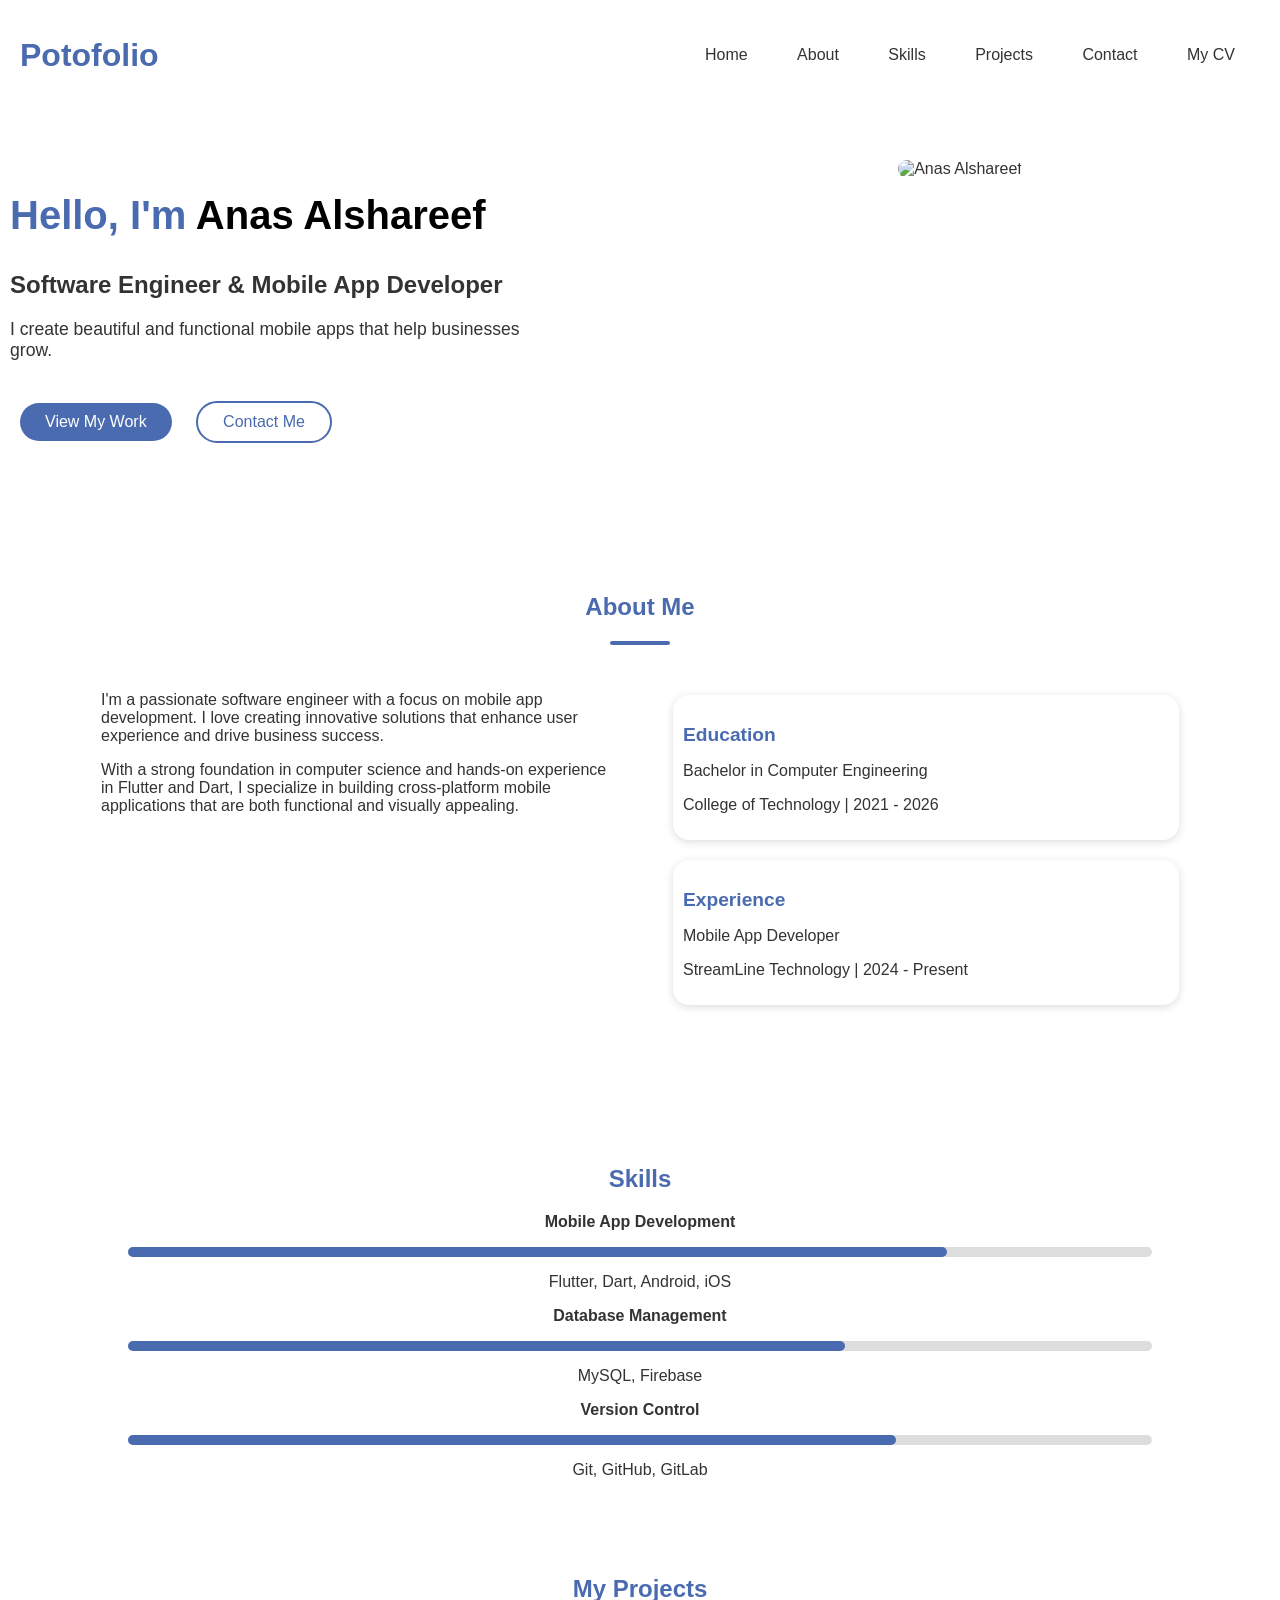
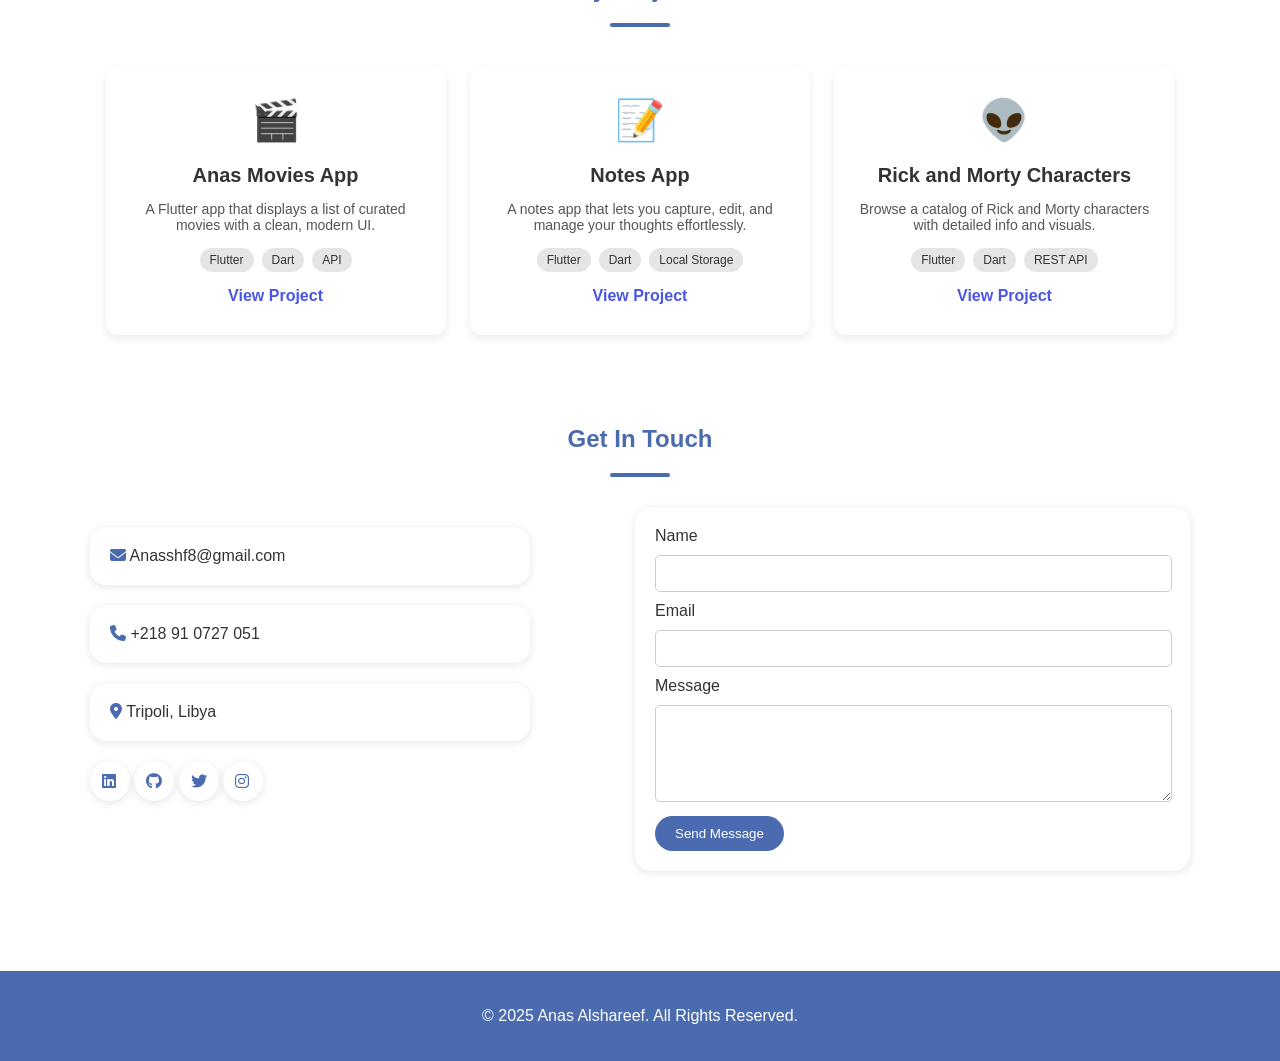
==== index.html @ 05c27a0f "edited" ====
<!DOCTYPE html>
<html lang="en">
    <head>
        <meta charset="UTF-8">
        <meta name="viewport" content="width=device-width, initial-scale=1.0">
        <title>Anas Alshareef - Personal Website</title>
        <link rel="stylesheet" href="styles.css">
        <!-- Font Awesome for icons (optional) -->
        <link rel="stylesheet"
            href="https://cdnjs.cloudflare.com/ajax/libs/font-awesome/6.4.0/css/all.min.css">
    </head>
    <body>

        <!-- ===== HEADER ===== -->
        <header>
            <div class="container">
                <div class="logo">
                    <h1>Potofolio</h1>
                </div>
                <nav class="navbar">
                    <ul>
                        <li><a href="#home">Home</a></li>
                        <li><a href="#about">About</a></li>
                        <li><a href="#skills">Skills</a></li>
                        <li><a href="#projects">Projects</a></li>
                        <li><a href="#contact">Contact</a></li>
                        <li><a href="Anas_AlShareef_-_.pdf" download>My
                                CV</a></li>
                    </ul>
                </nav>
            </div>
        </header>

        <!-- ===== HERO SECTION ===== -->
        <section id="home" class="hero">
            <div class="container">
                <div class="hero-content">
                    <h1>Hello, I'm <span class="highlight">Anas
                            Alshareef</span></h1>
                    <h2>Software Engineer & Mobile App Developer</h2>
                    <p>I create beautiful and functional mobile apps that help
                        businesses grow.</p>
                    <div class="buttons">
                        <a href="#projects" class="ViewMywork ">View My Work</a>
                        <a href="#contact" class="Contact">Contact Me</a>
                    </div>
                </div>
                <div class="hero-image">
                    <img
                        src="https://images.pexels.com/photos/614810/pexels-photo-614810.jpeg?auto=compress&cs=tinysrgb&w=1260&h=750&dpr=2"
                        alt="Anas Alshareef" class="profile-image">
                </div>
            </section>

            <!-- ===== ABOUT SECTION ===== -->
            <section id="about" class="about">
                <div class="container">
                    <h2 class="section-title">About Me</h2>
                    <div class="section-divider"></div>

                    <div class="about-wrapper">
                        <div class="about-summary">
                            <p>I'm a passionate software engineer with a focus
                                on mobile app development. I love creating
                                innovative solutions that enhance user
                                experience and drive business success.</p>
                            <p>With a strong foundation in computer science and
                                hands-on experience in Flutter and Dart, I
                                specialize in building cross-platform mobile
                                applications that are both functional and
                                visually appealing.</p>

                        </div>
                        <div class="aboutDetails">
                            <div class="card">
                                <h3 class="cardtitle">Education</h3>
                                <p>Bachelor in Computer Engineering</p>
                                <p>College of Technology | 2021 - 2026</p>
                            </div>
                            <div class="card">
                                <h3 class="cardtitle">Experience</h3>
                                <p>Mobile App Developer</p>
                                <p>StreamLine Technology | 2024 - Present</p>
                            </div>
                        </div>
                    </div>
                </div>
            </section>

            <!-- ===== SKILLS SECTION ===== -->
            <section id="skills" class="skills">
                <div class="container">
                    <h2 class="section-title">Skills</h2>
                    <div class="skill">
                        <p class="skill-name">Mobile App Development</p>
                        <div class="skill-bar"><div class="skill-level"
                                style="width: 80%;"></div></div>
                        <p>Flutter, Dart, Android, iOS</p>
                    </div>

                    <div class="skill">
                        <p class="skill-name">Database Management</p>
                        <div class="skill-bar"><div class="skill-level"
                                style="width: 70%;"></div></div>
                        <p>MySQL, Firebase</p>
                    </div>

                    <div class="skill">
                        <p class="skill-name">Version Control</p>
                        <div class="skill-bar"><div class="skill-level"
                                style="width: 75%;"></div></div>
                        <p>Git, GitHub, GitLab</p>
                    </div>
                </div>
            </section>

            <!-- ===== PROJECTS SECTION ===== -->
            <section id="projects" class="projects">
                <div class="container">
                    <h2 class="section-title">My Projects</h2>
                    <div class="section-divider"></div>
                    <div class="project-grid">

                        <!-- Project 1 -->
                        <div class="project-card">
                            <div class="project-icon">🎬</div>
                            <h3>Anas Movies App</h3>
                            <p>A Flutter app that displays a list of curated
                                movies with a clean, modern UI.</p>
                            <div class="tech-tags">
                                <span>Flutter</span>
                                <span>Dart</span>
                                <span>API</span>
                            </div>
                            <a
                                href="https://github.com/AnasAlshareef/anas_movies"
                                target="_blank">View Project</a>
                        </div>

                        <!-- Project 2 -->
                        <div class="project-card">
                            <div class="project-icon">📝</div>
                            <h3>Notes App</h3>
                            <p>A notes app that lets you capture, edit, and
                                manage your thoughts effortlessly.</p>
                            <div class="tech-tags">
                                <span>Flutter</span>
                                <span>Dart</span>
                                <span>Local Storage</span>
                            </div>
                            <a href="https://github.com/AnasAlshareef/Notes_app"
                                target="_blank">View Project</a>
                        </div>

                        <!-- Project 3 -->
                        <div class="project-card">
                            <div class="project-icon">👽</div>
                            <h3>Rick and Morty Characters</h3>
                            <p>Browse a catalog of Rick and Morty characters
                                with detailed info and visuals.</p>
                            <div class="tech-tags">
                                <span>Flutter</span>
                                <span>Dart</span>
                                <span>REST API</span>
                            </div>
                            <a
                                href="https://github.com/AnasAlshareef/rick_and_morty"
                                target="_blank">View Project</a>
                        </div>

                    </div>
                </div>
            </section>
            <!-- ===== CONTACT SECTION ===== -->
            <section id="contact" class="contact">
                <div class="container">
                    <h2 class="section-title">Get In Touch</h2>
                    <div class="section-divider"></div>
                    <div class="contact-info">
                        <div class="card-info"><i class=" fas fa-envelope  "
                                style="color: #4a6baf"></i>
                            Anasshf8@gmail.com</div>
                        <div class="card-info"><i class=" fas fa-phone "
                                style="color: #4a6baf"></i> +218
                            91 0727 051</div>
                        <div class="card-info"><i
                                class=" fas fa-map-marker-alt "
                                style="color: #4a6baf"></i> Tripoli,
                            Libya</div>

                        <div class="social-links">
                            <div class="social-link">
                                <a
                                    href="https://www.linkedin.com/in/anas-alshareef-984a94305/"><i
                                        class="fab fa-linkedin"
                                        style=" color: #4a6baf;"></i></a>
                            </div>
                            <div class="social-link">
                                <a href="https://github.com/AnasAlshareef"><i
                                        class="fab fa-github"
                                        style=" color: #4a6baf;"></i></a>
                            </div>
                            <div class="social-link">
                                <a href="#"><i class="fab fa-twitter"
                                        style=" color: #4a6baf;"></i></a>
                            </div>
                            <div class="social-link">
                                <a href="#"><i class="fab fa-instagram"
                                        style=" color: #4a6baf;"></i></a>
                            </div>
                        </div>

                    </div>
                    <div class="contact-form-container">
                        <form class="contact-form">
                            <div class="form-group">
                                <label for="name">Name</label>
                                <input type="text" id="name" required>
                            </div>
                            <div class="form-group">
                                <label for="email">Email</label>
                                <input type="email" id="email" required>
                            </div>
                            <div class="form-group">
                                <label for="message">Message</label>
                                <textarea id="message" rows="5"
                                    required></textarea>
                            </div>
                            <button type="submit" class="btn">Send
                                Message</button>
                        </form>
                    </div>
                </section>

                <!-- ===== FOOTER ===== -->
                <footer>
                    <div class="container">
                        <p>&copy; 2025 Anas Alshareef. All Rights Reserved.</p>
                    </div>
                </footer>

            </body>
        </html>
---- styles.css ----
/* ===== BASIC STYLES ===== */
body {
    font-family: Arial, sans-serif;
    background-color: white;
    color: #333;
    margin: 0;
    padding: 0;
    height: 100vh;
    max-width: 100% ;
}
.section-divider {
  width: 60px;
  height: 4px;
  background-color: #4a6baf; 
  margin: 10px auto 30px auto;
  border-radius: 2px;
}
.section-title {
    text-align: center;
  color: #4a6baf;

}


/* ===== CONTAINER ===== */
.container {
  width: 100%;
  margin: 0;
  padding: 0 ; 
}
.highlight {
    color: black;
}
header {
    background-color: white;
    height: 60px; 
    padding: 20px 0; 
    box-shadow: 0 2px 5px rgba(0, 0, 0, 0.1);
    width: 100%;
    margin: 0 auto; 
}


header h1 {
    color: #4a6baf;
    float: left;
    line-height: 70px; 
    margin: 0 20px; 
}

.navbar {
    float: right;
}


nav ul {
    list-style: none;
    padding: 0;
    margin: 0;
    line-height: 70px; 
}

nav ul li {
    display: inline;
    margin-right: 45px;
}

nav ul li a {
    text-decoration: none;
    color: #333;
}

nav ul li a:hover {
    color: #4a6baf;
}






/* ===== HERO SECTION ===== */
.hero {
  background-color: white;
  padding: 60px 0;
  text-align: left;
  overflow: hidden;
}

.hero-content {
  float: left;
  width: 40%;
  padding-right: 30px;
  margin-left: 10px;
}

.hero h1 {
  font-size: 2.5rem;
  color: #4a6baf;
}

.hero p {
  font-size: 1.1rem;
  margin-top: 15px;
}

.hero .buttons {
  margin-top: 30px;
}

.hero-image {
  float: right;
  width: 50%;
  max-width: 100%;
  height: auto;
  text-align: center;
  border-radius: 100px;
}

.profile-image {
  width: 400px;
  height: auto;
  border-radius: 500px;
}

.ViewMywork {
  display: inline-block;
  padding: 10px 25px;
  margin: 10px;
  text-decoration: none;
  color: white;
  background-color: #4a6baf;
  border-radius: 30px;
}

.Contact {
  display: inline-block;
  padding: 10px 25px;
  margin: 10px;
  text-decoration: none;
  color: #4a6baf;
  border-radius: 30px;
  border: 2px solid #4a6baf;
}

.btn:hover {
  background-color: #3a5a9f;
}


/* ===== ABOUT SECTION ===== */
.about {
  background-color: white;
  padding: 60px 0;
  overflow: hidden;
}

.about-wrapper {
  max-width: 1100px;
  margin: 0 auto;
  padding: 0 20px;
  overflow: hidden;
}

.about-wrapper::after {
  content: "";
  display: block;
  clear: both;
}

.about-summary,
.aboutDetails {
  width: 48%;
  padding: 0 1%;
  box-sizing: border-box;
  text-align: left;
}

.about-summary {
  float: left;
}

.aboutDetails {
  float: right;
}

.card {
  background-color: white;
  padding: 10px;
  margin: 20px 0;
  box-shadow: #ddd 0 2px 8px;
  border-radius: 16px;
  width: 100%;
  box-sizing: border-box;
}

.cardtitle {
  font-size: 1.2rem;
  color: #4a6baf;
  margin-bottom: 10px;
}


/* ===== SKILLS SECTION ===== */
.skills {
    background-color: white;
    padding: 60px 0;
    text-align: center;
}

.skill {
    margin: 15px 0;
}

.skill-name {
    font-weight: bold;
}

.skill-bar {
    width: 80%;
    height: 10px;
    background-color: #ddd;
    margin: 5px auto;
    border-radius: 5px;
}

.skill-level {
    height: 10px;
    background-color: #4a6baf;
    border-radius: 5px;
    width: 70%; 
}

/* ===== PROJECTS SECTION ===== */
.projects {
    background-color: white;
    text-align: center;
    overflow: hidden;
    align-self: center;
      

}



.project-row {
    gap: 30px;
    max-width: 1100px;
    margin: 0 auto;
    float: left;

}


.project-card {
    width: 300px;
    background-color: #fff;
    border-radius: 12px;
    box-shadow: 0 4px 10px rgba(0,0,0,0.08);
    padding: 30px 20px;
    text-align: center;
    transition: transform 0.2s ease;
    display: inline-block;
    vertical-align: top;
    margin: 10px;
}


.project-card:hover {
    transform: translateY(-5px);
}

.project-icon {
    font-size: 40px;
    margin-bottom: 15px;
}

.project-card h3 {
    font-size: 20px;
    margin-bottom: 10px;
}

.project-card p {
    font-size: 14px;
    color: #555;
    margin-bottom: 15px;
}

.tech-tags {
    display: flex;
    justify-content: center;
    flex-wrap: wrap;
    gap: 8px;
    margin-bottom: 15px;
}

.tech-tags span {
    background-color: #e5e5e5;
    border-radius: 20px;
    padding: 5px 10px;
    font-size: 12px;
    font-weight: 500;
}

.project-card a {
    color: #4a56e2;
    font-weight: 600;
    text-decoration: none;
}

/* Contatct */
.contact {
    max-width: 1100px;  
    margin: 0 auto;     
    padding: 60px 20px; 
    text-align: center;
    overflow: hidden;
}


.contact-info {
  float: left;
  width: 40%;
  text-align: left;
}

.contact-form-container {
  float: right;
  width: 45%;
  background-color: white;
  box-shadow: 0 2px 8px rgba(0,0,0,0.1);
  border-radius: 16px;
  padding: 20px 40px 20px 20px; 
  text-align: left;
}


.contact form {
    max-width: 600px;
    margin: 0 auto;
}


.social-links {
    float: left;
    width: 58%;
    text-align: left;
}

.card-info {
    background-color: white;
    padding: 20px;
    margin: 20px auto;
    box-shadow: 0 2px 8px rgba(0,0,0,0.1);
    border-radius: 16px;
    text-align: left;
}
.contact input,
.contact textarea {
    width: 100%;
    padding: 10px;
    margin: 10px 0;
    border: 1px solid #ccc;
    border-radius: 5px;
}

.social-link  {
    background-color: white;
    border-radius: 50px;
    width: 40px;
    height: 40px;
    box-shadow: 0 2px 8px rgba(0,0,0,0.1);
    display: inline-block;
    box-sizing: border-box;
    padding: 12px;
  }


.contact button {
    padding: 10px 20px;
    background-color: #4a6baf;
    color: white;
    border: none;
    border-radius: 30px;
}

.contact button:hover {
    background-color: #3a5a9f;
}

/* ===== FOOTER ===== */
footer {
    background-color: #4a6baf;
    color: white;
    text-align: center;
    padding: 20px;
    margin-top: 40px;
}
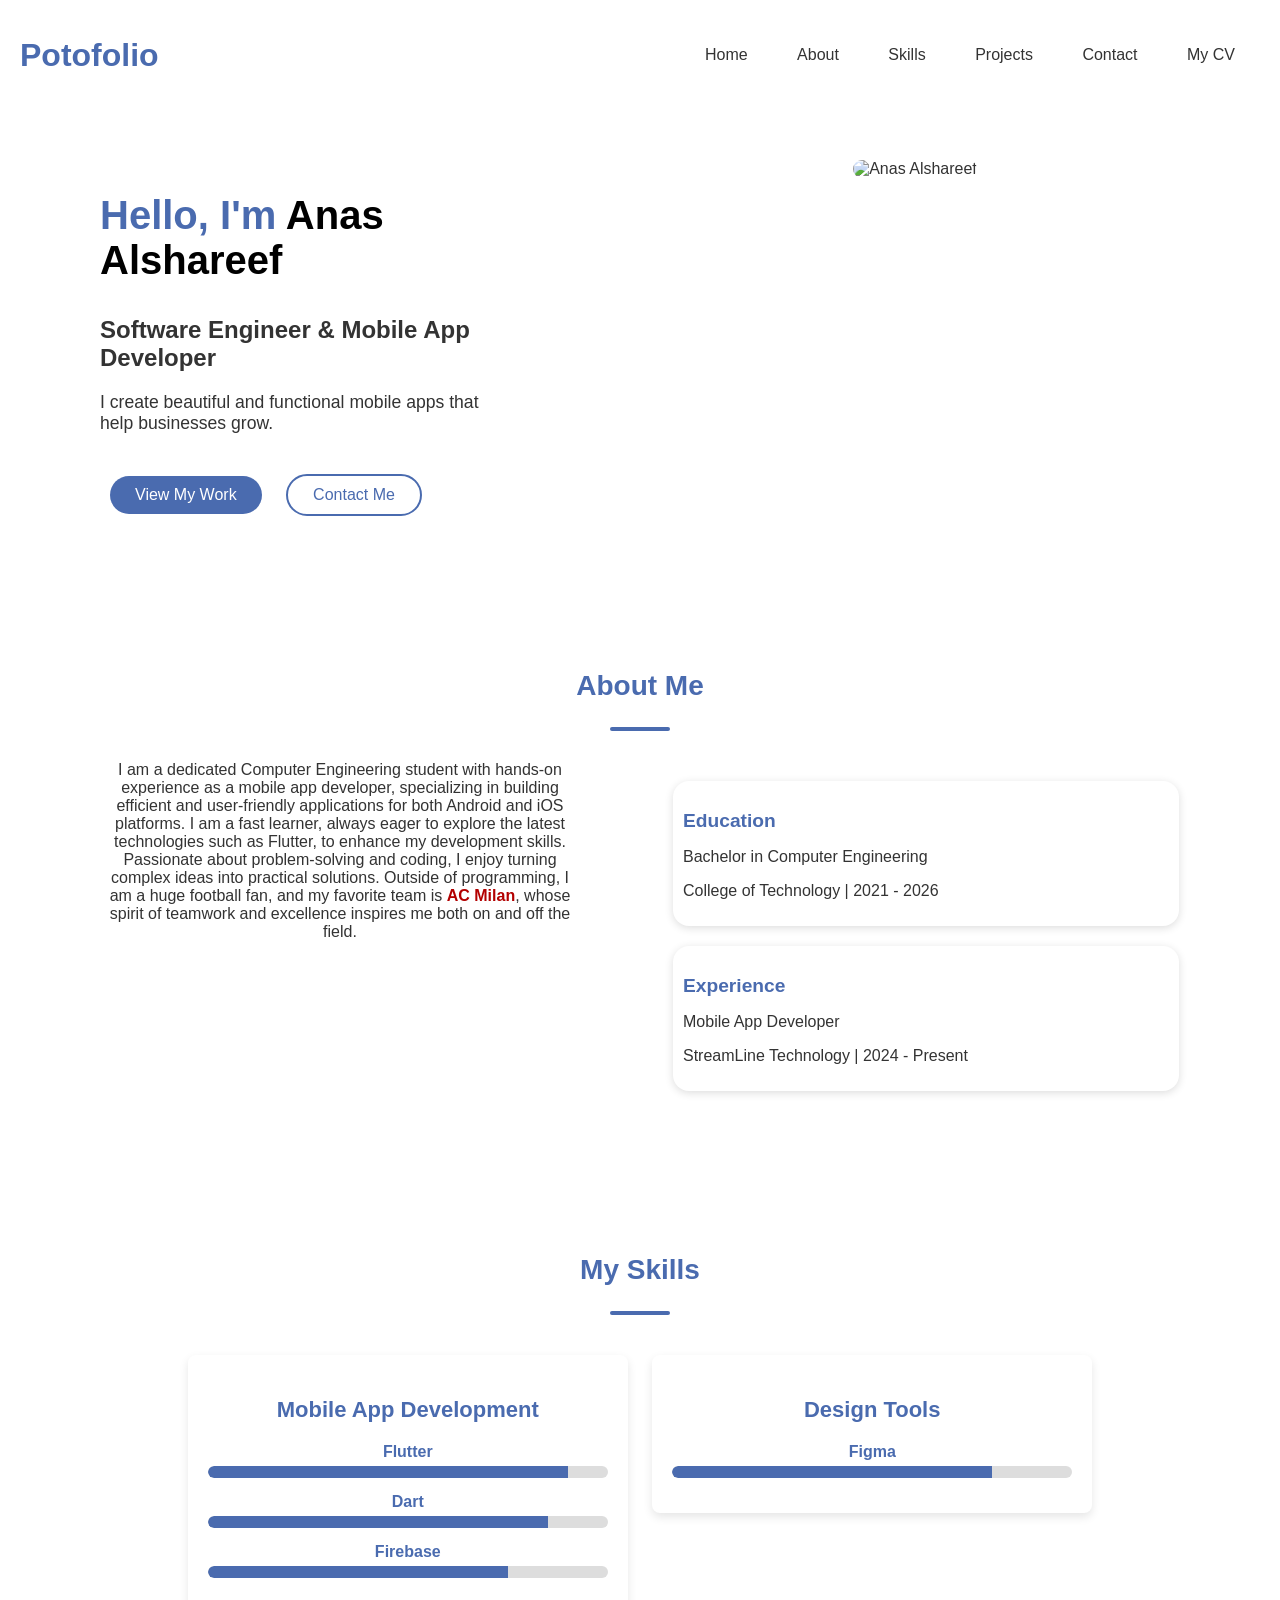
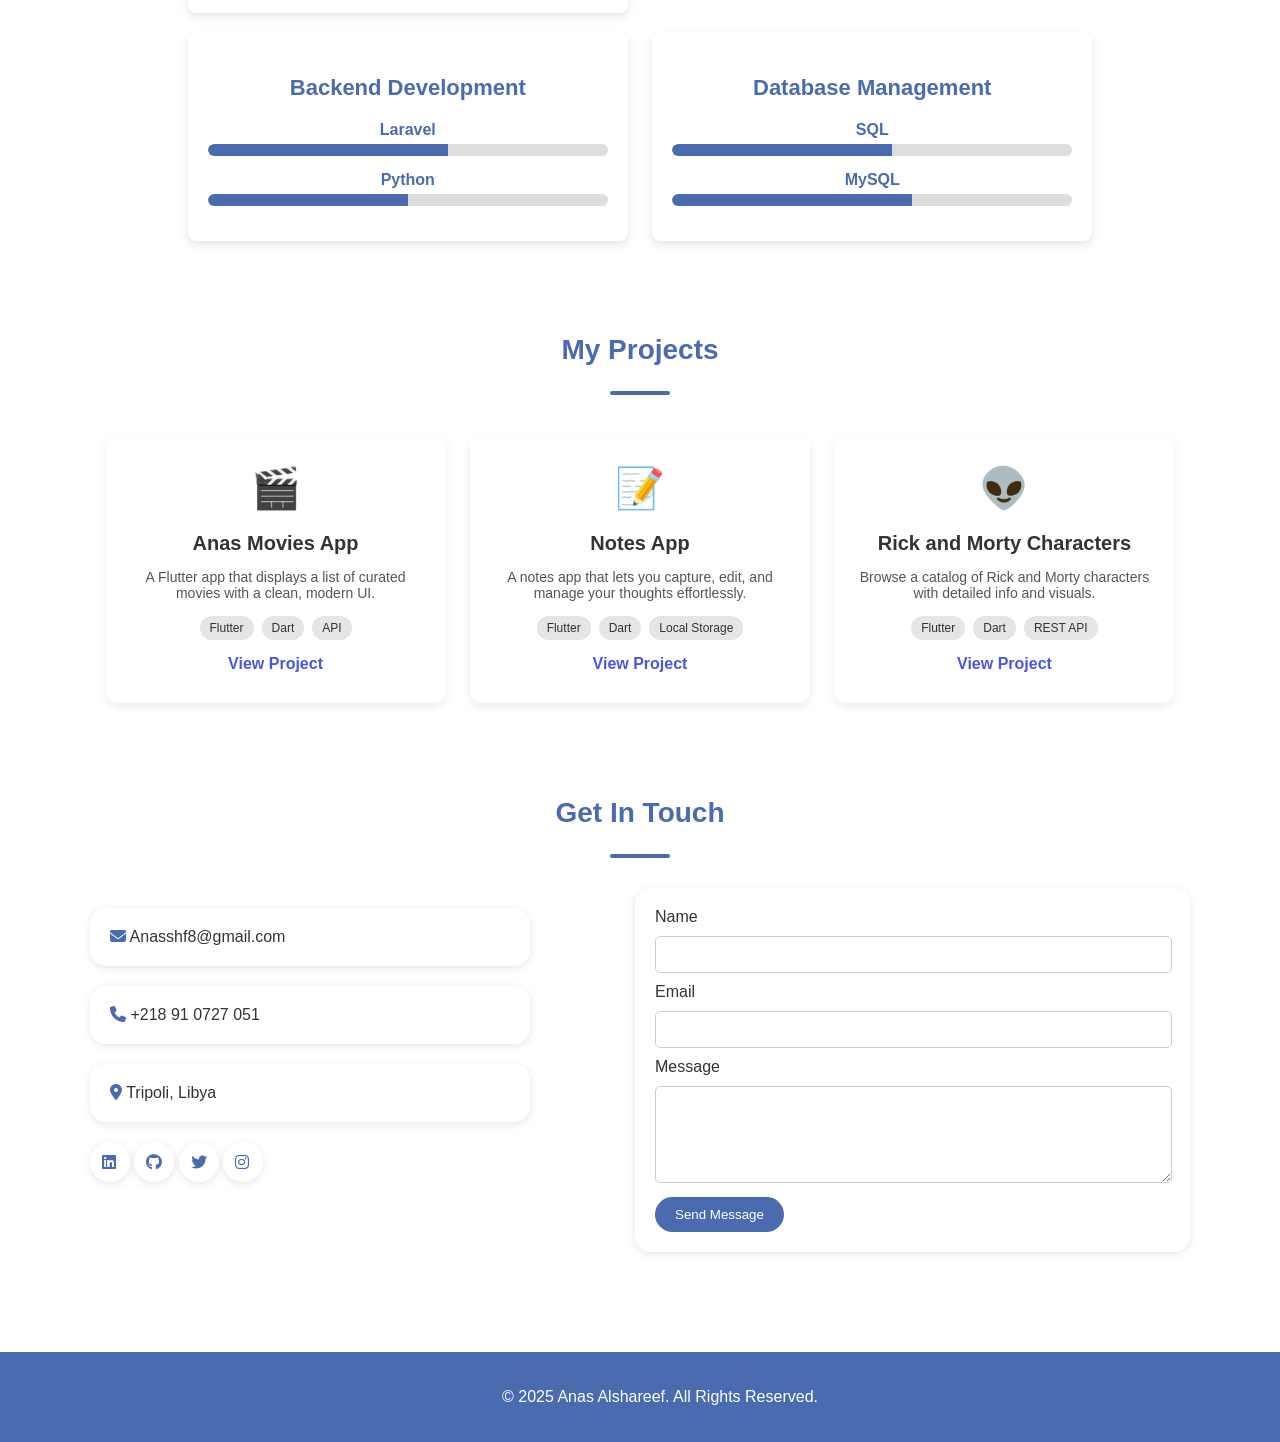
==== commit 7917ef10: "edited the project" ====
--- a/index.html
+++ b/index.html
@@ -33,7 +33,7 @@
 
         <!-- ===== HERO SECTION ===== -->
         <section id="home" class="hero">
-            <div class="container">
+            <div class="content-wrapper">
                 <div class="hero-content">
                     <h1>Hello, I'm <span class="highlight">Anas
                             Alshareef</span></h1>
@@ -47,7 +47,7 @@
                 </div>
                 <div class="hero-image">
                     <img
-                        src="https://images.pexels.com/photos/614810/pexels-photo-614810.jpeg?auto=compress&cs=tinysrgb&w=1260&h=750&dpr=2"
+                        src="Anas_Alshareef.jpeg"
                         alt="Anas Alshareef" class="profile-image">
                 </div>
             </section>
@@ -60,16 +60,19 @@
 
                     <div class="about-wrapper">
                         <div class="about-summary">
-                            <p>I'm a passionate software engineer with a focus
-                                on mobile app development. I love creating
-                                innovative solutions that enhance user
-                                experience and drive business success.</p>
-                            <p>With a strong foundation in computer science and
-                                hands-on experience in Flutter and Dart, I
-                                specialize in building cross-platform mobile
-                                applications that are both functional and
-                                visually appealing.</p>
-
+                            I am a dedicated Computer Engineering student with
+                            hands-on experience as a mobile app developer,
+                            specializing in building efficient and user-friendly
+                            applications for both Android and iOS platforms. I
+                            am a fast learner, always eager to explore the
+                            latest technologies such as Flutter, to enhance my
+                            development skills. Passionate
+                            about problem-solving and coding, I enjoy turning
+                            complex ideas into practical solutions. Outside of
+                            programming, I am a huge football fan, and my
+                            favorite team is <span class="favorite-team">AC
+                                Milan</span>, whose spirit of teamwork and
+                            excellence inspires me both on and off the field.
                         </div>
                         <div class="aboutDetails">
                             <div class="card">
@@ -90,27 +93,83 @@
             <!-- ===== SKILLS SECTION ===== -->
             <section id="skills" class="skills">
                 <div class="container">
-                    <h2 class="section-title">Skills</h2>
-                    <div class="skill">
-                        <p class="skill-name">Mobile App Development</p>
-                        <div class="skill-bar"><div class="skill-level"
-                                style="width: 80%;"></div></div>
-                        <p>Flutter, Dart, Android, iOS</p>
-                    </div>
-
-                    <div class="skill">
-                        <p class="skill-name">Database Management</p>
-                        <div class="skill-bar"><div class="skill-level"
-                                style="width: 70%;"></div></div>
-                        <p>MySQL, Firebase</p>
-                    </div>
-
-                    <div class="skill">
-                        <p class="skill-name">Version Control</p>
-                        <div class="skill-bar"><div class="skill-level"
-                                style="width: 75%;"></div></div>
-                        <p>Git, GitHub, GitLab</p>
-                    </div>
+                    <h2 class="section-title">My Skills</h2>
+                    <div class="section-divider"></div>
+
+                    <div class="grid">
+                        <div class="category">
+                            <p class="skill-name">Mobile App Development</p>
+                            <div class="skill-item">
+                                <span class="tech-name">Flutter</span>
+                                <div class="skill-bar">
+                                    <div class="skill-level"
+                                        style="width: 90%;"></div>
+                                </div>
+                            </div>
+                            <div class="skill-item">
+                                <span class="tech-name">Dart</span>
+                                <div class="skill-bar">
+                                    <div class="skill-level"
+                                        style="width: 85%;"></div>
+                                </div>
+                            </div>
+                            <div class="skill-item">
+                                <span class="tech-name">Firebase</span>
+                                <div class="skill-bar">
+                                    <div class="skill-level"
+                                        style="width: 75%;"></div>
+                                </div>
+                            </div>
+                        </div>
+
+                        <div class="category">
+                            <p class="skill-name">Design Tools</p>
+                            <div class="skill-item">
+                                <span class="tech-name">Figma</span>
+                                <div class="skill-bar">
+                                    <div class="skill-level"
+                                        style="width: 80%;"></div>
+                                </div>
+                            </div>
+                        </div>
+
+                        <div class="category">
+                            <p class="skill-name">Backend Development</p>
+                            <div class="skill-item">
+                                <span class="tech-name">Laravel</span>
+                                <div class="skill-bar">
+                                    <div class="skill-level"
+                                        style="width: 60%;"></div>
+                                </div>
+                            </div>
+                            <div class="skill-item">
+                                <span class="tech-name">Python</span>
+                                <div class="skill-bar">
+                                    <div class="skill-level"
+                                        style="width: 50%;"></div>
+                                </div>
+                            </div>
+                        </div>
+
+                        <div class="category">
+                            <p class="skill-name">Database Management</p>
+                            <div class="skill-item">
+                                <span class="tech-name">SQL</span>
+                                <div class="skill-bar">
+                                    <div class="skill-level"
+                                        style="width: 55%;"></div>
+                                </div>
+                            </div>
+                            <div class="skill-item">
+                                <span class="tech-name">MySQL</span>
+                                <div class="skill-bar">
+                                    <div class="skill-level"
+                                        style="width: 60%;"></div>
+                                </div>
+                            </div>
+                        </div>
+                    </div>
+
                 </div>
             </section>
 
@@ -120,8 +179,6 @@
                     <h2 class="section-title">My Projects</h2>
                     <div class="section-divider"></div>
                     <div class="project-grid">
-
-                        <!-- Project 1 -->
                         <div class="project-card">
                             <div class="project-icon">🎬</div>
                             <h3>Anas Movies App</h3>
@@ -148,7 +205,8 @@
                                 <span>Dart</span>
                                 <span>Local Storage</span>
                             </div>
-                            <a href="https://github.com/AnasAlshareef/Notes_app"
+                            <a
+                                href="https://github.com/AnasAlshareef/Notes_app"
                                 target="_blank">View Project</a>
                         </div>
 
@@ -196,7 +254,8 @@
                                         style=" color: #4a6baf;"></i></a>
                             </div>
                             <div class="social-link">
-                                <a href="https://github.com/AnasAlshareef"><i
+                                <a
+                                    href="https://github.com/AnasAlshareef"><i
                                         class="fab fa-github"
                                         style=" color: #4a6baf;"></i></a>
                             </div>
@@ -235,7 +294,8 @@
                 <!-- ===== FOOTER ===== -->
                 <footer>
                     <div class="container">
-                        <p>&copy; 2025 Anas Alshareef. All Rights Reserved.</p>
+                        <p>&copy; 2025 Anas Alshareef. All Rights
+                            Reserved.</p>
                     </div>
                 </footer>
 
--- a/styles.css
+++ b/styles.css
@@ -1,8 +1,6 @@
-
-
 /* ===== BASIC STYLES ===== */
 body {
-    font-family: Arial, sans-serif;
+    font-family: Helvetica ;
     background-color: white;
     color: #333;
     margin: 0;
@@ -89,9 +87,16 @@
   overflow: hidden;
 }
 
+.content-wrapper {
+  max-width: 1100px;
+  margin: 0 auto;
+  padding: 0 20px;
+  overflow: hidden;
+}
+
 .hero-content {
   float: left;
-  width: 40%;
+  width: 400px;
   padding-right: 30px;
   margin-left: 10px;
 }
@@ -164,11 +169,12 @@
   overflow: hidden;
 }
 
-.about-wrapper::after {
-  content: "";
-  display: block;
-  clear: both;
-}
+
+    .favorite-team {
+      font-weight: bold;
+      color: #b30000;
+    }
+
 
 .about-summary,
 .aboutDetails {
@@ -176,10 +182,13 @@
   padding: 0 1%;
   box-sizing: border-box;
   text-align: left;
+  
 }
 
 .about-summary {
   float: left;
+  text-align: center;
+  width: 500px;
 }
 
 .aboutDetails {
@@ -205,33 +214,79 @@
 
 /* ===== SKILLS SECTION ===== */
 .skills {
-    background-color: white;
-    padding: 60px 0;
-    text-align: center;
+  background-color: white;
+  padding: 60px 0;
+  text-align: center;
+  width: 1100px;
+  margin: 0 auto; 
+
+}
+
+
+
+.section-title {
+  font-weight: bold;
+  font-size: 28px;
+  margin-bottom: 25px;
 }
 
 .skill {
-    margin: 15px 0;
+  margin: 30px 0;
+  max-width: 600px;
+  margin-left: auto;
+  margin-right: auto;
+  text-align: left;
 }
 
 .skill-name {
-    font-weight: bold;
+  font-weight: bold;
+  color: #4a6baf;
+  margin-bottom: 20px;
+  font-size: 22px;
+  text-align: center;
+}
+
+.skill-item {
+  margin-bottom: 15px;
+}
+
+.tech-name {
+  font-weight: 600;
+  color: #4a6baf;
+  margin-bottom: 5px;
+  display: block;
+  font-size: 16px;
 }
 
 .skill-bar {
-    width: 80%;
-    height: 10px;
-    background-color: #ddd;
-    margin: 5px auto;
-    border-radius: 5px;
+  width: 100%;
+  height: 12px;
+  background-color: #ddd;
+  border-radius: 6px;
+  overflow: hidden;
 }
 
 .skill-level {
-    height: 10px;
-    background-color: #4a6baf;
-    border-radius: 5px;
-    width: 70%; 
-}
+  height: 12px;
+  background-color: #4a6baf;
+  border-radius: 6px 0 0 6px;
+  width: 70%; /* overridden inline */
+  transition: width 0.6s ease;
+}
+
+.category {
+  background-color: #fff; 
+  padding: 20px;
+  margin-bottom: 20px;
+  border-radius: 8px;
+  box-shadow: 0 4px 10px rgba(0, 0, 0, 0.1);
+  width: 400px;
+  margin: 10px; /* spacing between categories */
+  display: inline-block;
+  vertical-align: top; /* optional, aligns cards on top */
+  /* Remove margin-left: auto; and margin-right: auto; */
+}
+
 
 /* ===== PROJECTS SECTION ===== */
 .projects {
@@ -239,20 +294,7 @@
     text-align: center;
     overflow: hidden;
     align-self: center;
-      
-
-}
-
-
-
-.project-row {
-    gap: 30px;
-    max-width: 1100px;
-    margin: 0 auto;
-    float: left;
-
-}
-
+        }
 
 .project-card {
     width: 300px;
@@ -377,6 +419,11 @@
     padding: 12px;
   }
 
+  .social-link:hover {
+    color: white;
+    transform: translateY(-5px);
+  }
+
 
 .contact button {
     padding: 10px 20px;
@@ -397,4 +444,5 @@
     text-align: center;
     padding: 20px;
     margin-top: 40px;
-}
+    width: 100%;
+}
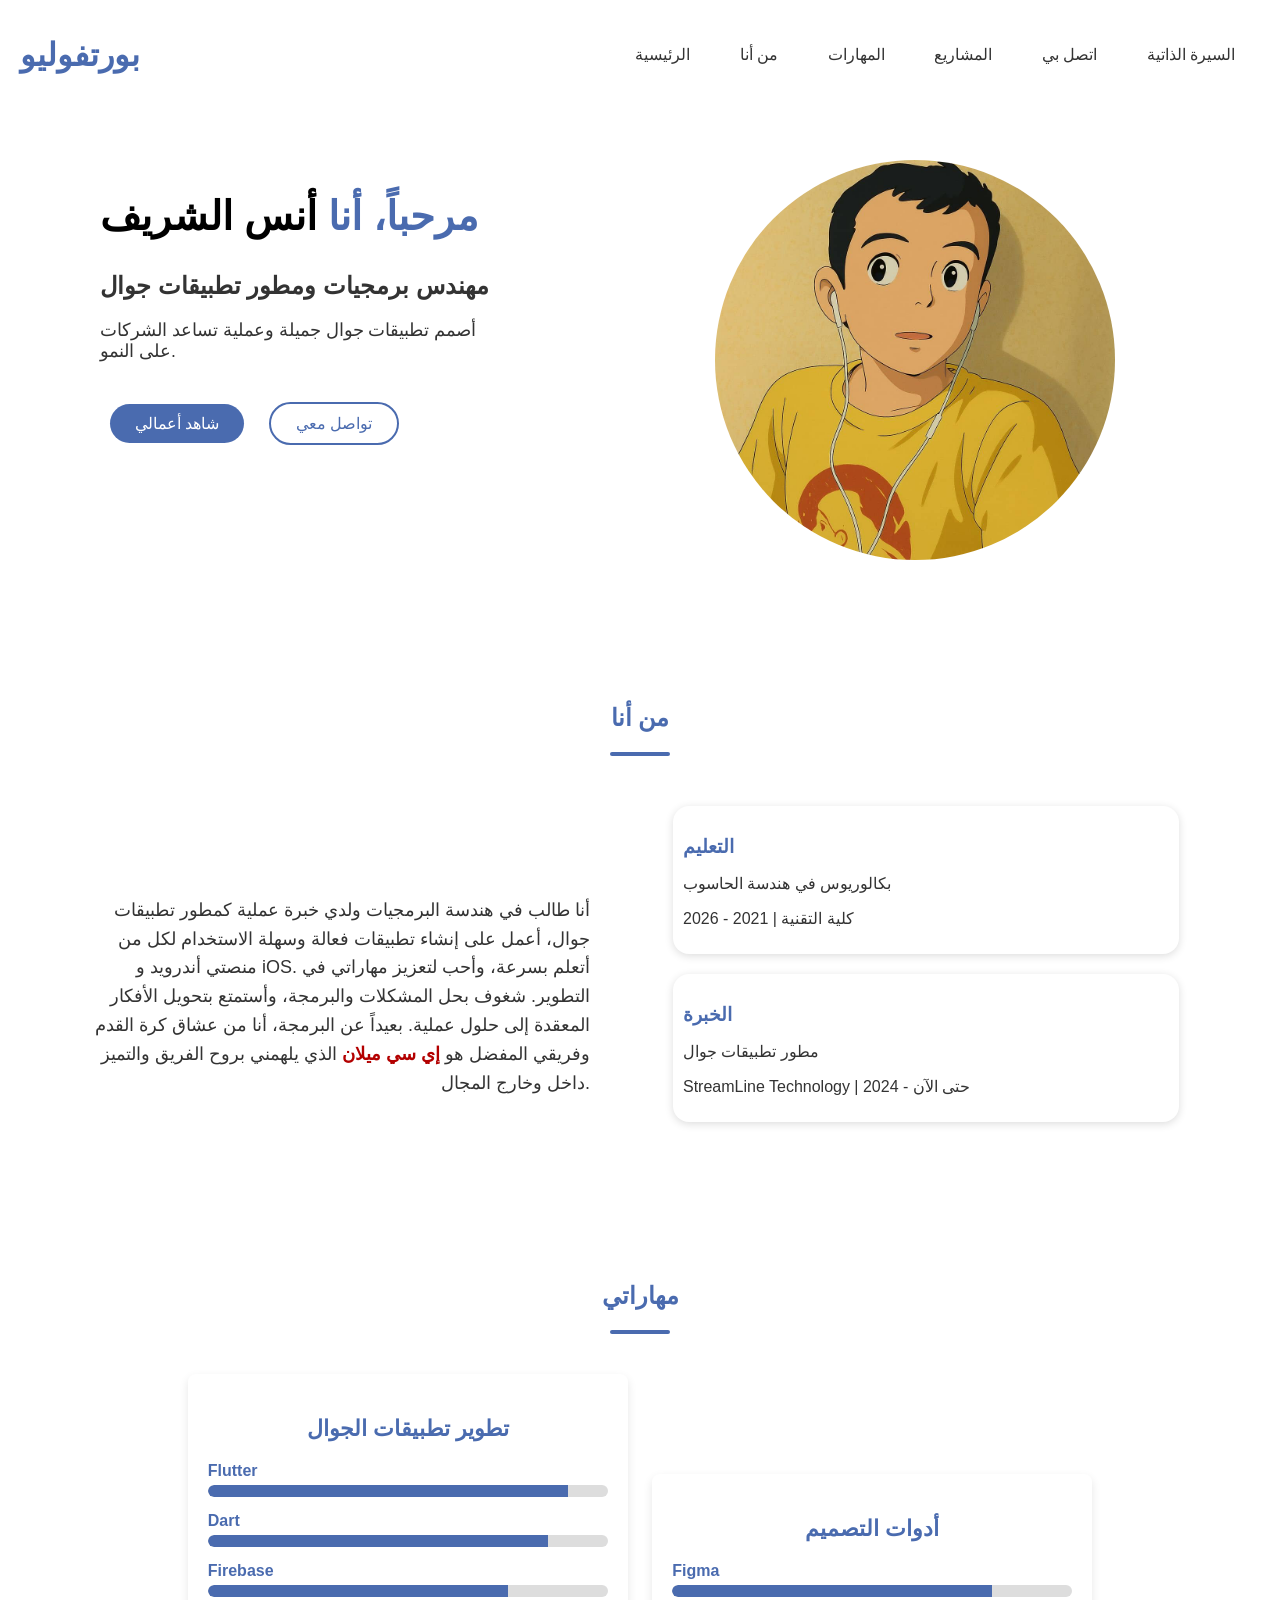
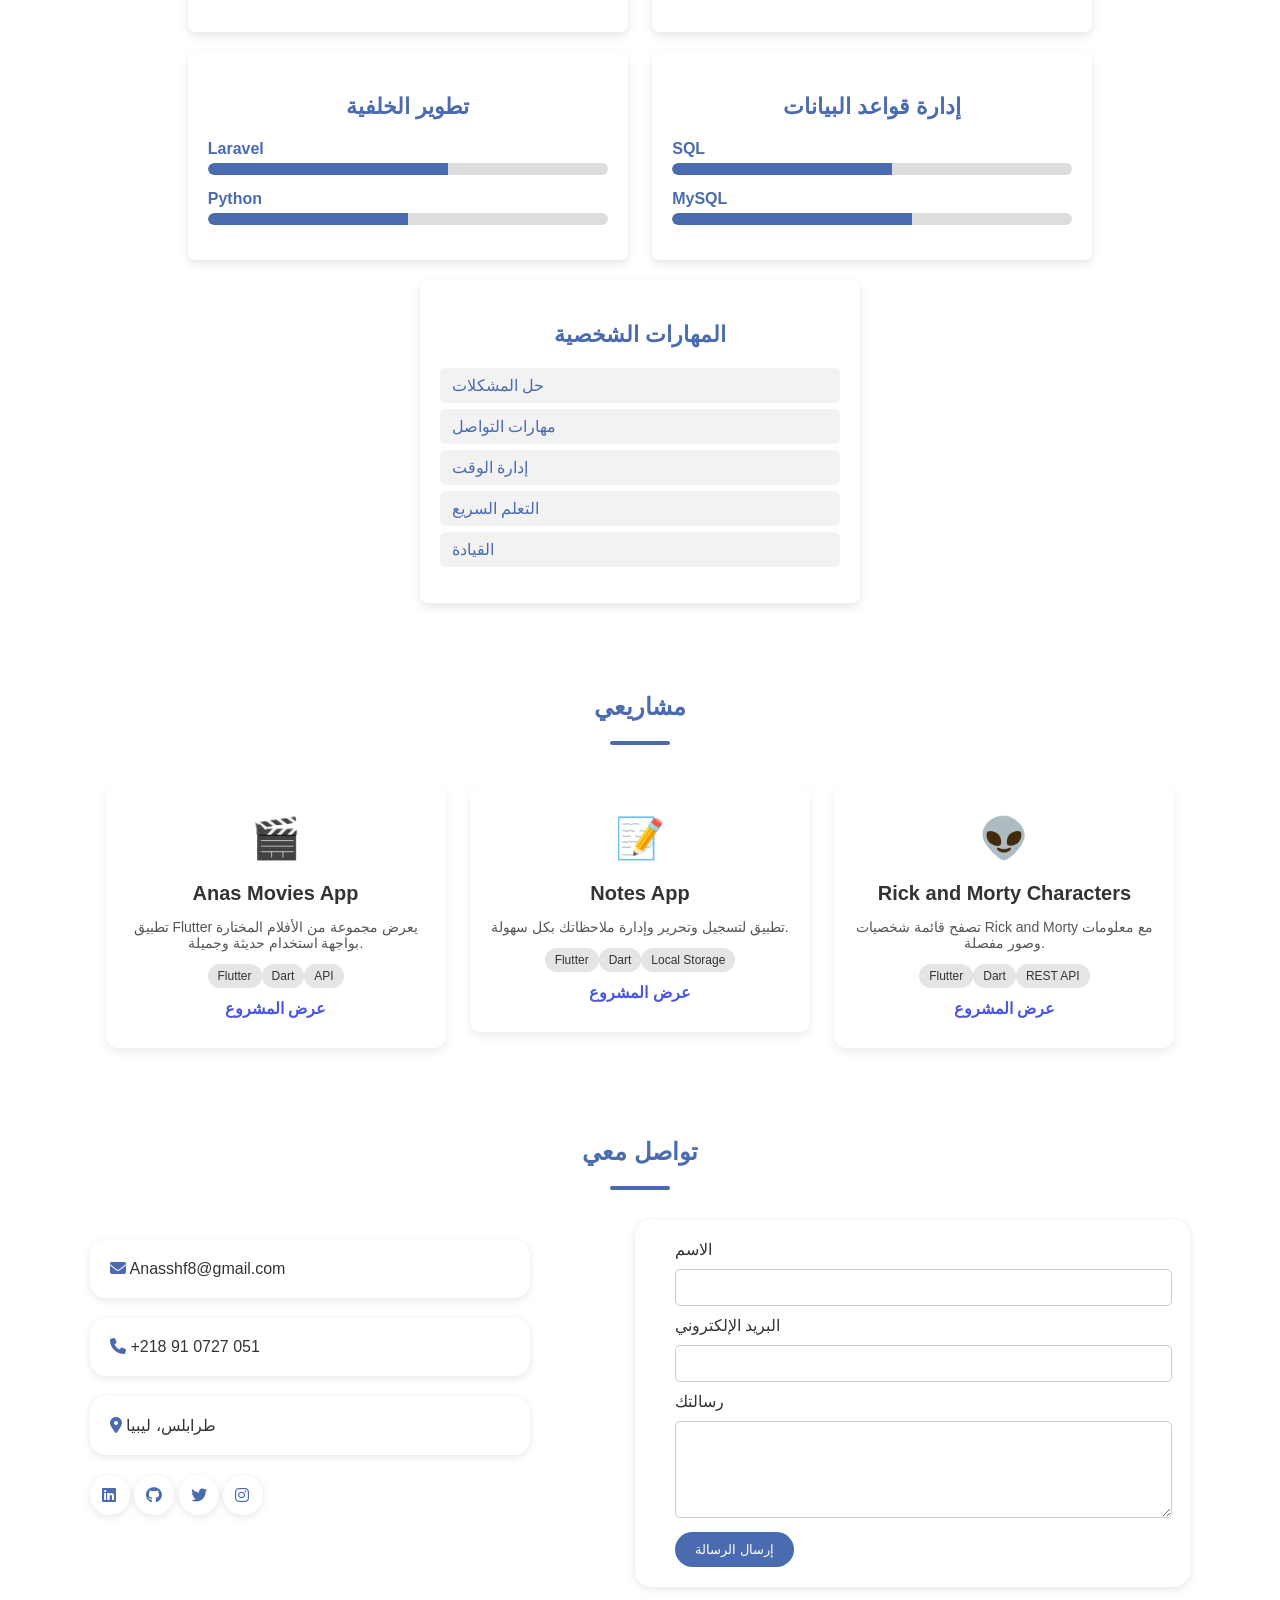
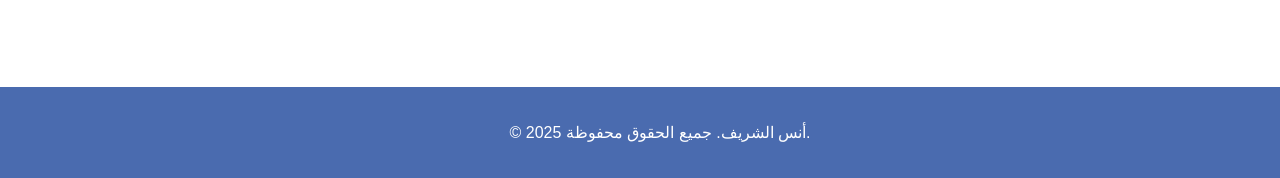
==== commit ec6a2c88: "added arabic data to the html and ediit some css" ====
--- a/index.html
+++ b/index.html
@@ -1,303 +1,285 @@
 <!DOCTYPE html>
-<html lang="en">
-    <head>
-        <meta charset="UTF-8">
-        <meta name="viewport" content="width=device-width, initial-scale=1.0">
-        <title>Anas Alshareef - Personal Website</title>
-        <link rel="stylesheet" href="styles.css">
-        <!-- Font Awesome for icons (optional) -->
-        <link rel="stylesheet"
-            href="https://cdnjs.cloudflare.com/ajax/libs/font-awesome/6.4.0/css/all.min.css">
-    </head>
-    <body>
-
-        <!-- ===== HEADER ===== -->
-        <header>
-            <div class="container">
-                <div class="logo">
-                    <h1>Potofolio</h1>
-                </div>
-                <nav class="navbar">
-                    <ul>
-                        <li><a href="#home">Home</a></li>
-                        <li><a href="#about">About</a></li>
-                        <li><a href="#skills">Skills</a></li>
-                        <li><a href="#projects">Projects</a></li>
-                        <li><a href="#contact">Contact</a></li>
-                        <li><a href="Anas_AlShareef_-_.pdf" download>My
-                                CV</a></li>
-                    </ul>
-                </nav>
-            </div>
-        </header>
-
-        <!-- ===== HERO SECTION ===== -->
-        <section id="home" class="hero">
-            <div class="content-wrapper">
-                <div class="hero-content">
-                    <h1>Hello, I'm <span class="highlight">Anas
-                            Alshareef</span></h1>
-                    <h2>Software Engineer & Mobile App Developer</h2>
-                    <p>I create beautiful and functional mobile apps that help
-                        businesses grow.</p>
-                    <div class="buttons">
-                        <a href="#projects" class="ViewMywork ">View My Work</a>
-                        <a href="#contact" class="Contact">Contact Me</a>
-                    </div>
-                </div>
-                <div class="hero-image">
-                    <img
-                        src="Anas_Alshareef.jpeg"
-                        alt="Anas Alshareef" class="profile-image">
-                </div>
-            </section>
-
-            <!-- ===== ABOUT SECTION ===== -->
-            <section id="about" class="about">
-                <div class="container">
-                    <h2 class="section-title">About Me</h2>
-                    <div class="section-divider"></div>
-
-                    <div class="about-wrapper">
-                        <div class="about-summary">
-                            I am a dedicated Computer Engineering student with
-                            hands-on experience as a mobile app developer,
-                            specializing in building efficient and user-friendly
-                            applications for both Android and iOS platforms. I
-                            am a fast learner, always eager to explore the
-                            latest technologies such as Flutter, to enhance my
-                            development skills. Passionate
-                            about problem-solving and coding, I enjoy turning
-                            complex ideas into practical solutions. Outside of
-                            programming, I am a huge football fan, and my
-                            favorite team is <span class="favorite-team">AC
-                                Milan</span>, whose spirit of teamwork and
-                            excellence inspires me both on and off the field.
-                        </div>
-                        <div class="aboutDetails">
-                            <div class="card">
-                                <h3 class="cardtitle">Education</h3>
-                                <p>Bachelor in Computer Engineering</p>
-                                <p>College of Technology | 2021 - 2026</p>
-                            </div>
-                            <div class="card">
-                                <h3 class="cardtitle">Experience</h3>
-                                <p>Mobile App Developer</p>
-                                <p>StreamLine Technology | 2024 - Present</p>
-                            </div>
-                        </div>
-                    </div>
-                </div>
-            </section>
-
-            <!-- ===== SKILLS SECTION ===== -->
-            <section id="skills" class="skills">
-                <div class="container">
-                    <h2 class="section-title">My Skills</h2>
-                    <div class="section-divider"></div>
-
-                    <div class="grid">
-                        <div class="category">
-                            <p class="skill-name">Mobile App Development</p>
-                            <div class="skill-item">
-                                <span class="tech-name">Flutter</span>
-                                <div class="skill-bar">
-                                    <div class="skill-level"
-                                        style="width: 90%;"></div>
-                                </div>
-                            </div>
-                            <div class="skill-item">
-                                <span class="tech-name">Dart</span>
-                                <div class="skill-bar">
-                                    <div class="skill-level"
-                                        style="width: 85%;"></div>
-                                </div>
-                            </div>
-                            <div class="skill-item">
-                                <span class="tech-name">Firebase</span>
-                                <div class="skill-bar">
-                                    <div class="skill-level"
-                                        style="width: 75%;"></div>
-                                </div>
-                            </div>
-                        </div>
-
-                        <div class="category">
-                            <p class="skill-name">Design Tools</p>
-                            <div class="skill-item">
-                                <span class="tech-name">Figma</span>
-                                <div class="skill-bar">
-                                    <div class="skill-level"
-                                        style="width: 80%;"></div>
-                                </div>
-                            </div>
-                        </div>
-
-                        <div class="category">
-                            <p class="skill-name">Backend Development</p>
-                            <div class="skill-item">
-                                <span class="tech-name">Laravel</span>
-                                <div class="skill-bar">
-                                    <div class="skill-level"
-                                        style="width: 60%;"></div>
-                                </div>
-                            </div>
-                            <div class="skill-item">
-                                <span class="tech-name">Python</span>
-                                <div class="skill-bar">
-                                    <div class="skill-level"
-                                        style="width: 50%;"></div>
-                                </div>
-                            </div>
-                        </div>
-
-                        <div class="category">
-                            <p class="skill-name">Database Management</p>
-                            <div class="skill-item">
-                                <span class="tech-name">SQL</span>
-                                <div class="skill-bar">
-                                    <div class="skill-level"
-                                        style="width: 55%;"></div>
-                                </div>
-                            </div>
-                            <div class="skill-item">
-                                <span class="tech-name">MySQL</span>
-                                <div class="skill-bar">
-                                    <div class="skill-level"
-                                        style="width: 60%;"></div>
-                                </div>
-                            </div>
-                        </div>
-                    </div>
-
-                </div>
-            </section>
-
-            <!-- ===== PROJECTS SECTION ===== -->
-            <section id="projects" class="projects">
-                <div class="container">
-                    <h2 class="section-title">My Projects</h2>
-                    <div class="section-divider"></div>
-                    <div class="project-grid">
-                        <div class="project-card">
-                            <div class="project-icon">🎬</div>
-                            <h3>Anas Movies App</h3>
-                            <p>A Flutter app that displays a list of curated
-                                movies with a clean, modern UI.</p>
-                            <div class="tech-tags">
-                                <span>Flutter</span>
-                                <span>Dart</span>
-                                <span>API</span>
-                            </div>
-                            <a
-                                href="https://github.com/AnasAlshareef/anas_movies"
-                                target="_blank">View Project</a>
-                        </div>
-
-                        <!-- Project 2 -->
-                        <div class="project-card">
-                            <div class="project-icon">📝</div>
-                            <h3>Notes App</h3>
-                            <p>A notes app that lets you capture, edit, and
-                                manage your thoughts effortlessly.</p>
-                            <div class="tech-tags">
-                                <span>Flutter</span>
-                                <span>Dart</span>
-                                <span>Local Storage</span>
-                            </div>
-                            <a
-                                href="https://github.com/AnasAlshareef/Notes_app"
-                                target="_blank">View Project</a>
-                        </div>
-
-                        <!-- Project 3 -->
-                        <div class="project-card">
-                            <div class="project-icon">👽</div>
-                            <h3>Rick and Morty Characters</h3>
-                            <p>Browse a catalog of Rick and Morty characters
-                                with detailed info and visuals.</p>
-                            <div class="tech-tags">
-                                <span>Flutter</span>
-                                <span>Dart</span>
-                                <span>REST API</span>
-                            </div>
-                            <a
-                                href="https://github.com/AnasAlshareef/rick_and_morty"
-                                target="_blank">View Project</a>
-                        </div>
-
-                    </div>
-                </div>
-            </section>
-            <!-- ===== CONTACT SECTION ===== -->
-            <section id="contact" class="contact">
-                <div class="container">
-                    <h2 class="section-title">Get In Touch</h2>
-                    <div class="section-divider"></div>
-                    <div class="contact-info">
-                        <div class="card-info"><i class=" fas fa-envelope  "
-                                style="color: #4a6baf"></i>
-                            Anasshf8@gmail.com</div>
-                        <div class="card-info"><i class=" fas fa-phone "
-                                style="color: #4a6baf"></i> +218
-                            91 0727 051</div>
-                        <div class="card-info"><i
-                                class=" fas fa-map-marker-alt "
-                                style="color: #4a6baf"></i> Tripoli,
-                            Libya</div>
-
-                        <div class="social-links">
-                            <div class="social-link">
-                                <a
-                                    href="https://www.linkedin.com/in/anas-alshareef-984a94305/"><i
-                                        class="fab fa-linkedin"
-                                        style=" color: #4a6baf;"></i></a>
-                            </div>
-                            <div class="social-link">
-                                <a
-                                    href="https://github.com/AnasAlshareef"><i
-                                        class="fab fa-github"
-                                        style=" color: #4a6baf;"></i></a>
-                            </div>
-                            <div class="social-link">
-                                <a href="#"><i class="fab fa-twitter"
-                                        style=" color: #4a6baf;"></i></a>
-                            </div>
-                            <div class="social-link">
-                                <a href="#"><i class="fab fa-instagram"
-                                        style=" color: #4a6baf;"></i></a>
-                            </div>
-                        </div>
-
-                    </div>
-                    <div class="contact-form-container">
-                        <form class="contact-form">
-                            <div class="form-group">
-                                <label for="name">Name</label>
-                                <input type="text" id="name" required>
-                            </div>
-                            <div class="form-group">
-                                <label for="email">Email</label>
-                                <input type="email" id="email" required>
-                            </div>
-                            <div class="form-group">
-                                <label for="message">Message</label>
-                                <textarea id="message" rows="5"
-                                    required></textarea>
-                            </div>
-                            <button type="submit" class="btn">Send
-                                Message</button>
-                        </form>
-                    </div>
-                </section>
-
-                <!-- ===== FOOTER ===== -->
-                <footer>
-                    <div class="container">
-                        <p>&copy; 2025 Anas Alshareef. All Rights
-                            Reserved.</p>
-                    </div>
-                </footer>
-
-            </body>
-        </html>
+<html lang="ar" dir="ltr">
+  <head>
+    <meta charset="UTF-8" />
+    <meta name="viewport" content="width=device-width, initial-scale=1.0" />
+    <title>أنس الشريف - الموقع الشخصي</title>
+    <link rel="stylesheet" href="styles.css" />
+    <link
+      rel="stylesheet"
+      href="https://cdnjs.cloudflare.com/ajax/libs/font-awesome/6.4.0/css/all.min.css"
+    />
+  </head>
+  <body>
+    <header>
+      <div class="container">
+        <div class="logo">
+          <h1>بورتفوليو</h1>
+        </div>
+        <nav class="navbar">
+          <ul>
+            <li><a href="#home">الرئيسية</a></li>
+            <li><a href="#about">من أنا</a></li>
+            <li><a href="#skills">المهارات</a></li>
+            <li><a href="#projects">المشاريع</a></li>
+            <li><a href="#contact">اتصل بي</a></li>
+            <li><a href="Anas_AlShareef_-_.pdf" download>السيرة الذاتية</a></li>
+          </ul>
+        </nav>
+      </div>
+    </header>
+
+    <section id="home" class="hero">
+      <div class="content-wrapper">
+        <div class="hero-content">
+          <h1>مرحباً، أنا <span class="highlight">أنس الشريف</span></h1>
+          <h2>مهندس برمجيات ومطور تطبيقات جوال</h2>
+          <p>أصمم تطبيقات جوال جميلة وعملية تساعد الشركات على النمو.</p>
+          <div class="buttons">
+            <a href="#projects" class="ViewMywork">شاهد أعمالي</a>
+            <a href="#contact" class="Contact">تواصل معي</a>
+          </div>
+        </div>
+        <div class="hero-image">
+          <img
+            src="Anas_Alshareef.jpeg"
+            alt="أنس الشريف"
+            class="profile-image"
+          />
+        </div>
+      </div>
+    </section>
+
+    <section id="about" class="about">
+      <div class="container">
+        <h2 class="section-title">من أنا</h2>
+        <div class="section-divider"></div>
+
+        <div class="about-wrapper">
+          <div class="about-summary">
+            أنا طالب في هندسة البرمجيات ولدي خبرة عملية كمطور تطبيقات جوال، أعمل
+            على إنشاء تطبيقات فعالة وسهلة الاستخدام لكل من منصتي أندرويد و iOS.
+            أتعلم بسرعة، وأحب لتعزيز مهاراتي في التطوير. شغوف بحل المشكلات
+            والبرمجة، وأستمتع بتحويل الأفكار المعقدة إلى حلول عملية. بعيداً عن
+            البرمجة، أنا من عشاق كرة القدم وفريقي المفضل هو
+            <span class="favorite-team">إي سي ميلان</span> الذي يلهمني بروح
+            الفريق والتميز داخل وخارج المجال.
+          </div>
+          <div class="aboutDetails">
+            <div class="card">
+              <h3 class="cardtitle">التعليم</h3>
+              <p>بكالوريوس في هندسة الحاسوب</p>
+              <p>كلية التقنية | 2021 - 2026</p>
+            </div>
+            <div class="card">
+              <h3 class="cardtitle">الخبرة</h3>
+              <p>مطور تطبيقات جوال</p>
+              <p>StreamLine Technology | 2024 - حتى الآن</p>
+            </div>
+          </div>
+        </div>
+      </div>
+    </section>
+
+    <section id="skills" class="skills">
+      <div class="container">
+        <h2 class="section-title">مهاراتي</h2>
+        <div class="section-divider"></div>
+
+        <div class="grid">
+          <div class="category">
+            <p class="skill-name">تطوير تطبيقات الجوال</p>
+            <div class="skill-item">
+              <span class="tech-name">Flutter</span>
+              <div class="skill-bar">
+                <div class="skill-level" style="width: 90%"></div>
+              </div>
+            </div>
+            <div class="skill-item">
+              <span class="tech-name">Dart</span>
+              <div class="skill-bar">
+                <div class="skill-level" style="width: 85%"></div>
+              </div>
+            </div>
+            <div class="skill-item">
+              <span class="tech-name">Firebase</span>
+              <div class="skill-bar">
+                <div class="skill-level" style="width: 75%"></div>
+              </div>
+            </div>
+          </div>
+
+          <div class="category">
+            <p class="skill-name">أدوات التصميم</p>
+            <div class="skill-item">
+              <span class="tech-name">Figma</span>
+              <div class="skill-bar">
+                <div class="skill-level" style="width: 80%"></div>
+              </div>
+            </div>
+          </div>
+
+          <div class="category">
+            <p class="skill-name">تطوير الخلفية</p>
+            <div class="skill-item">
+              <span class="tech-name">Laravel</span>
+              <div class="skill-bar">
+                <div class="skill-level" style="width: 60%"></div>
+              </div>
+            </div>
+            <div class="skill-item">
+              <span class="tech-name">Python</span>
+              <div class="skill-bar">
+                <div class="skill-level" style="width: 50%"></div>
+              </div>
+            </div>
+          </div>
+
+          <div class="category">
+            <p class="skill-name">إدارة قواعد البيانات</p>
+            <div class="skill-item">
+              <span class="tech-name">SQL</span>
+              <div class="skill-bar">
+                <div class="skill-level" style="width: 55%"></div>
+              </div>
+            </div>
+            <div class="skill-item">
+              <span class="tech-name">MySQL</span>
+              <div class="skill-bar">
+                <div class="skill-level" style="width: 60%"></div>
+              </div>
+            </div>
+          </div>
+          <div class="category">
+            <p class="skill-name">المهارات الشخصية</p>
+            <ul class="soft-skills">
+              <li>حل المشكلات</li>
+              <li>مهارات التواصل</li>
+              <li>إدارة الوقت</li>
+              <li>التعلم السريع</li>
+              <li>القيادة</li>
+            </ul>
+          </div>
+        </div>
+      </div>
+    </section>
+
+    <section id="projects" class="projects">
+      <div class="container">
+        <h2 class="section-title">مشاريعي</h2>
+        <div class="section-divider"></div>
+        <div class="project-grid">
+          <div class="project-card">
+            <div class="project-icon">🎬</div>
+            <h3>Anas Movies App</h3>
+            <p>
+              تطبيق Flutter يعرض مجموعة من الأفلام المختارة بواجهة استخدام حديثة
+              وجميلة.
+            </p>
+            <div class="tech-tags">
+              <span>Flutter</span><span>Dart</span><span>API</span>
+            </div>
+            <a
+              href="https://github.com/AnasAlshareef/anas_movies"
+              target="_blank"
+              >عرض المشروع</a
+            >
+          </div>
+
+          <div class="project-card">
+            <div class="project-icon">📝</div>
+            <h3>Notes App</h3>
+            <p>تطبيق لتسجيل وتحرير وإدارة ملاحظاتك بكل سهولة.</p>
+            <div class="tech-tags">
+              <span>Flutter</span><span>Dart</span><span>Local Storage</span>
+            </div>
+            <a href="https://github.com/AnasAlshareef/Notes_app" target="_blank"
+              >عرض المشروع</a
+            >
+          </div>
+
+          <div class="project-card">
+            <div class="project-icon">👽</div>
+            <h3>Rick and Morty Characters</h3>
+            <p>تصفح قائمة شخصيات Rick and Morty مع معلومات وصور مفصلة.</p>
+            <div class="tech-tags">
+              <span>Flutter</span><span>Dart</span><span>REST API</span>
+            </div>
+            <a
+              href="https://github.com/AnasAlshareef/rick_and_morty"
+              target="_blank"
+              >عرض المشروع</a
+            >
+          </div>
+        </div>
+      </div>
+    </section>
+
+    <section id="contact" class="contact">
+      <div class="container">
+        <h2 class="section-title">تواصل معي</h2>
+        <div class="section-divider"></div>
+        <div class="contact-info">
+          <div class="card-info">
+            <i class="fas fa-envelope" style="color: #4a6baf"></i>
+            Anasshf8@gmail.com
+          </div>
+          <div class="card-info">
+            <i class="fas fa-phone" style="color: #4a6baf"></i> +218 91 0727 051
+          </div>
+          <div class="card-info">
+            <i class="fas fa-map-marker-alt" style="color: #4a6baf"></i> طرابلس،
+            ليبيا
+          </div>
+
+          <div class="social-links">
+            <div class="social-link">
+              <a href="https://www.linkedin.com/in/anas-alshareef-984a94305/"
+                ><i class="fab fa-linkedin" style="color: #4a6baf"></i
+              ></a>
+            </div>
+            <div class="social-link">
+              <a href="https://github.com/AnasAlshareef"
+                ><i class="fab fa-github" style="color: #4a6baf"></i
+              ></a>
+            </div>
+            <div class="social-link">
+              <a href="#"
+                ><i class="fab fa-twitter" style="color: #4a6baf"></i
+              ></a>
+            </div>
+            <div class="social-link">
+              <a href="#"
+                ><i class="fab fa-instagram" style="color: #4a6baf"></i
+              ></a>
+            </div>
+          </div>
+        </div>
+
+        <div class="contact-form-container">
+          <form class="contact-form">
+            <div class="form-group">
+              <label for="name">الاسم</label>
+              <input type="text" id="name" required />
+            </div>
+            <div class="form-group">
+              <label for="email">البريد الإلكتروني</label>
+              <input type="email" id="email" required />
+            </div>
+            <div class="form-group">
+              <label for="message">رسالتك</label>
+              <textarea id="message" rows="5" required></textarea>
+            </div>
+            <button type="submit" class="btn">إرسال الرسالة</button>
+          </form>
+        </div>
+      </div>
+    </section>
+
+    <footer>
+      <div class="container">
+        <p>&copy; 2025 أنس الشريف. جميع الحقوق محفوظة.</p>
+      </div>
+    </footer>
+  </body>
+</html>
--- a/styles.css
+++ b/styles.css
@@ -1,85 +1,79 @@
-/* ===== BASIC STYLES ===== */
+/* ===== BASIC ===== */
 body {
-    font-family: Helvetica ;
-    background-color: white;
-    color: #333;
-    margin: 0;
-    padding: 0;
-    height: 100vh;
-    max-width: 100% ;
+  font-family: Helvetica;
+  background-color: white;
+  color: #333;
+  margin: 0;
+  padding: 0;
+  height: 100vh;
+  max-width: 100%;
 }
 .section-divider {
   width: 60px;
   height: 4px;
-  background-color: #4a6baf; 
+  background-color: #4a6baf;
   margin: 10px auto 30px auto;
   border-radius: 2px;
 }
 .section-title {
-    text-align: center;
-  color: #4a6baf;
-
-}
-
+  text-align: center;
+  color: #4a6baf;
+}
 
 /* ===== CONTAINER ===== */
 .container {
   width: 100%;
   margin: 0;
-  padding: 0 ; 
+  padding: 0;
 }
 .highlight {
-    color: black;
-}
+  color: black;
+}
+/* ===== HEADER ===== */
 header {
-    background-color: white;
-    height: 60px; 
-    padding: 20px 0; 
-    box-shadow: 0 2px 5px rgba(0, 0, 0, 0.1);
-    width: 100%;
-    margin: 0 auto; 
-}
-
+  background-color: white;
+  height: 60px;
+  padding: 20px 0;
+  box-shadow: 0 2px 5px rgba(0, 0, 0, 0.1);
+  width: 100%;
+  margin: 0 auto;
+}
 
 header h1 {
-    color: #4a6baf;
-    float: left;
-    line-height: 70px; 
-    margin: 0 20px; 
+  color: #4a6baf;
+  float: left;
+  line-height: 70px;
+  margin: 0 20px;
 }
 
 .navbar {
-    float: right;
-}
-
+  float: right;
+}
 
 nav ul {
-    list-style: none;
-    padding: 0;
-    margin: 0;
-    line-height: 70px; 
+  list-style: none;
+  padding: 0;
+  margin: 0;
+  line-height: 70px;
 }
 
 nav ul li {
-    display: inline;
-    margin-right: 45px;
+  display: inline;
+  margin-right: 45px;
+  direction: rtl;
 }
 
 nav ul li a {
-    text-decoration: none;
-    color: #333;
+  text-decoration: none;
+  color: #333;
+  direction: rtl;
 }
 
 nav ul li a:hover {
-    color: #4a6baf;
-}
-
-
-
-
-
-
-/* ===== HERO SECTION ===== */
+  color: #4a6baf;
+}
+
+/* ===== Information SECTION ===== */
 .hero {
   background-color: white;
   padding: 60px 0;
@@ -154,7 +148,6 @@
   background-color: #3a5a9f;
 }
 
-
 /* ===== ABOUT SECTION ===== */
 .about {
   background-color: white;
@@ -169,30 +162,29 @@
   overflow: hidden;
 }
 
-
-    .favorite-team {
-      font-weight: bold;
-      color: #b30000;
-    }
-
-
-.about-summary,
+.favorite-team {
+  font-weight: bold;
+  color: #b30000;
+}
+
+.about-summary {
+  float: left;
+  text-align: center;
+  width: 500px;
+  font-size: large;
+  line-height: 1.6;
+  font-weight: 500;
+  font-family: Helvetica;
+  padding-top: 10%;
+  text-align: right;
+}
+
 .aboutDetails {
+  float: right;
   width: 48%;
   padding: 0 1%;
   box-sizing: border-box;
   text-align: left;
-  
-}
-
-.about-summary {
-  float: left;
-  text-align: center;
-  width: 500px;
-}
-
-.aboutDetails {
-  float: right;
 }
 
 .card {
@@ -211,23 +203,13 @@
   margin-bottom: 10px;
 }
 
-
 /* ===== SKILLS SECTION ===== */
 .skills {
   background-color: white;
   padding: 60px 0;
   text-align: center;
   width: 1100px;
-  margin: 0 auto; 
-
-}
-
-
-
-.section-title {
-  font-weight: bold;
-  font-size: 28px;
-  margin-bottom: 25px;
+  margin: 0 auto;
 }
 
 .skill {
@@ -270,97 +252,109 @@
   height: 12px;
   background-color: #4a6baf;
   border-radius: 6px 0 0 6px;
-  width: 70%; /* overridden inline */
+  width: 70%;
   transition: width 0.6s ease;
 }
 
 .category {
-  background-color: #fff; 
+  background-color: #fff;
   padding: 20px;
   margin-bottom: 20px;
   border-radius: 8px;
   box-shadow: 0 4px 10px rgba(0, 0, 0, 0.1);
   width: 400px;
-  margin: 10px; /* spacing between categories */
+  margin: 10px;
   display: inline-block;
-  vertical-align: top; /* optional, aligns cards on top */
-  /* Remove margin-left: auto; and margin-right: auto; */
-}
-
+  text-align: left;
+}
+
+.category:hover {
+  color: white;
+  transform: translateY(-10px);
+}
+.soft-skills {
+  list-style-type: none;
+  padding: 0;
+  margin-top: 10px;
+}
+
+.soft-skills li {
+  background-color: #f2f2f2;
+  padding: 8px 12px;
+  margin-bottom: 6px;
+  border-radius: 6px;
+  font-weight: 500;
+  color: #4a6baf;
+}
 
 /* ===== PROJECTS SECTION ===== */
 .projects {
-    background-color: white;
-    text-align: center;
-    overflow: hidden;
-    align-self: center;
-        }
+  background-color: white;
+  text-align: center;
+  overflow: hidden;
+  align-self: center;
+}
 
 .project-card {
-    width: 300px;
-    background-color: #fff;
-    border-radius: 12px;
-    box-shadow: 0 4px 10px rgba(0,0,0,0.08);
-    padding: 30px 20px;
-    text-align: center;
-    transition: transform 0.2s ease;
-    display: inline-block;
-    vertical-align: top;
-    margin: 10px;
-}
-
+  width: 300px;
+  background-color: #fff;
+  border-radius: 12px;
+  box-shadow: 0 4px 10px rgba(0, 0, 0, 0.08);
+  padding: 30px 20px;
+  text-align: center;
+  transition: transform 0.2s ease;
+  display: inline-block;
+  vertical-align: top;
+  margin: 10px;
+}
 
 .project-card:hover {
-    transform: translateY(-5px);
+  transform: translateY(-5px);
 }
 
 .project-icon {
-    font-size: 40px;
-    margin-bottom: 15px;
+  font-size: 40px;
+  margin-bottom: 15px;
 }
 
 .project-card h3 {
-    font-size: 20px;
-    margin-bottom: 10px;
+  font-size: 20px;
+  margin-bottom: 10px;
 }
 
 .project-card p {
-    font-size: 14px;
-    color: #555;
-    margin-bottom: 15px;
+  font-size: 14px;
+  color: #555;
+  margin-bottom: 15px;
 }
 
 .tech-tags {
-    display: flex;
-    justify-content: center;
-    flex-wrap: wrap;
-    gap: 8px;
-    margin-bottom: 15px;
+  margin-bottom: 15px;
+  display: block;
 }
 
 .tech-tags span {
-    background-color: #e5e5e5;
-    border-radius: 20px;
-    padding: 5px 10px;
-    font-size: 12px;
-    font-weight: 500;
+  background-color: #e5e5e5;
+  border-radius: 20px;
+  padding: 5px 10px;
+  font-size: 12px;
+  font-weight: 500;
 }
 
 .project-card a {
-    color: #4a56e2;
-    font-weight: 600;
-    text-decoration: none;
+  color: #4a56e2;
+  font-weight: 600;
+  text-decoration: none;
 }
 
 /* Contatct */
 .contact {
-    max-width: 1100px;  
-    margin: 0 auto;     
-    padding: 60px 20px; 
-    text-align: center;
-    overflow: hidden;
-}
-
+  max-width: 1100px;
+  margin: 0 auto;
+  padding: 60px 20px;
+  text-align: center;
+  overflow: hidden;
+}
 
 .contact-info {
   float: left;
@@ -372,77 +366,75 @@
   float: right;
   width: 45%;
   background-color: white;
-  box-shadow: 0 2px 8px rgba(0,0,0,0.1);
+  box-shadow: 0 2px 8px rgba(0, 0, 0, 0.1);
   border-radius: 16px;
-  padding: 20px 40px 20px 20px; 
-  text-align: left;
-}
-
+  padding: 20px 40px 20px 20px;
+  text-align: left;
+}
 
 .contact form {
-    max-width: 600px;
-    margin: 0 auto;
-}
-
+  max-width: 600px;
+  padding-left: 20px;
+}
 
 .social-links {
-    float: left;
-    width: 58%;
-    text-align: left;
+  float: left;
+  width: 58%;
+  text-align: left;
 }
 
 .card-info {
-    background-color: white;
-    padding: 20px;
-    margin: 20px auto;
-    box-shadow: 0 2px 8px rgba(0,0,0,0.1);
-    border-radius: 16px;
-    text-align: left;
+  background-color: white;
+  padding: 20px;
+  margin: 20px auto;
+  box-shadow: 0 2px 8px rgba(0, 0, 0, 0.1);
+  border-radius: 16px;
+  text-align: left;
 }
 .contact input,
 .contact textarea {
-    width: 100%;
-    padding: 10px;
-    margin: 10px 0;
-    border: 1px solid #ccc;
-    border-radius: 5px;
-}
-
-.social-link  {
-    background-color: white;
-    border-radius: 50px;
-    width: 40px;
-    height: 40px;
-    box-shadow: 0 2px 8px rgba(0,0,0,0.1);
-    display: inline-block;
-    box-sizing: border-box;
-    padding: 12px;
-  }
-
-  .social-link:hover {
-    color: white;
-    transform: translateY(-5px);
-  }
-
+  width: 100%;
+  padding: 10px;
+  margin: 10px 0;
+  border: 1px solid #ccc;
+  border-radius: 5px;
+}
+
+.social-link {
+  background-color: white;
+  border-radius: 50px;
+  width: 40px;
+  height: 40px;
+  box-shadow: 0 2px 8px rgba(0, 0, 0, 0.1);
+  display: inline-block;
+  box-sizing: border-box;
+  padding: 12px;
+  direction: ltr;
+}
+
+.social-link:hover {
+  color: white;
+  transform: translateY(-5px);
+}
 
 .contact button {
-    padding: 10px 20px;
-    background-color: #4a6baf;
-    color: white;
-    border: none;
-    border-radius: 30px;
+  padding: 10px 20px;
+  background-color: #4a6baf;
+  color: white;
+  border: none;
+  border-radius: 30px;
 }
 
 .contact button:hover {
-    background-color: #3a5a9f;
+  background-color: #3a5a9f;
 }
 
 /* ===== FOOTER ===== */
 footer {
-    background-color: #4a6baf;
-    color: white;
-    text-align: center;
-    padding: 20px;
-    margin-top: 40px;
-    width: 100%;
-}
+  background-color: #4a6baf;
+  color: white;
+  text-align: center;
+  padding: 20px;
+  margin-top: 40px;
+  width: 100%;
+}
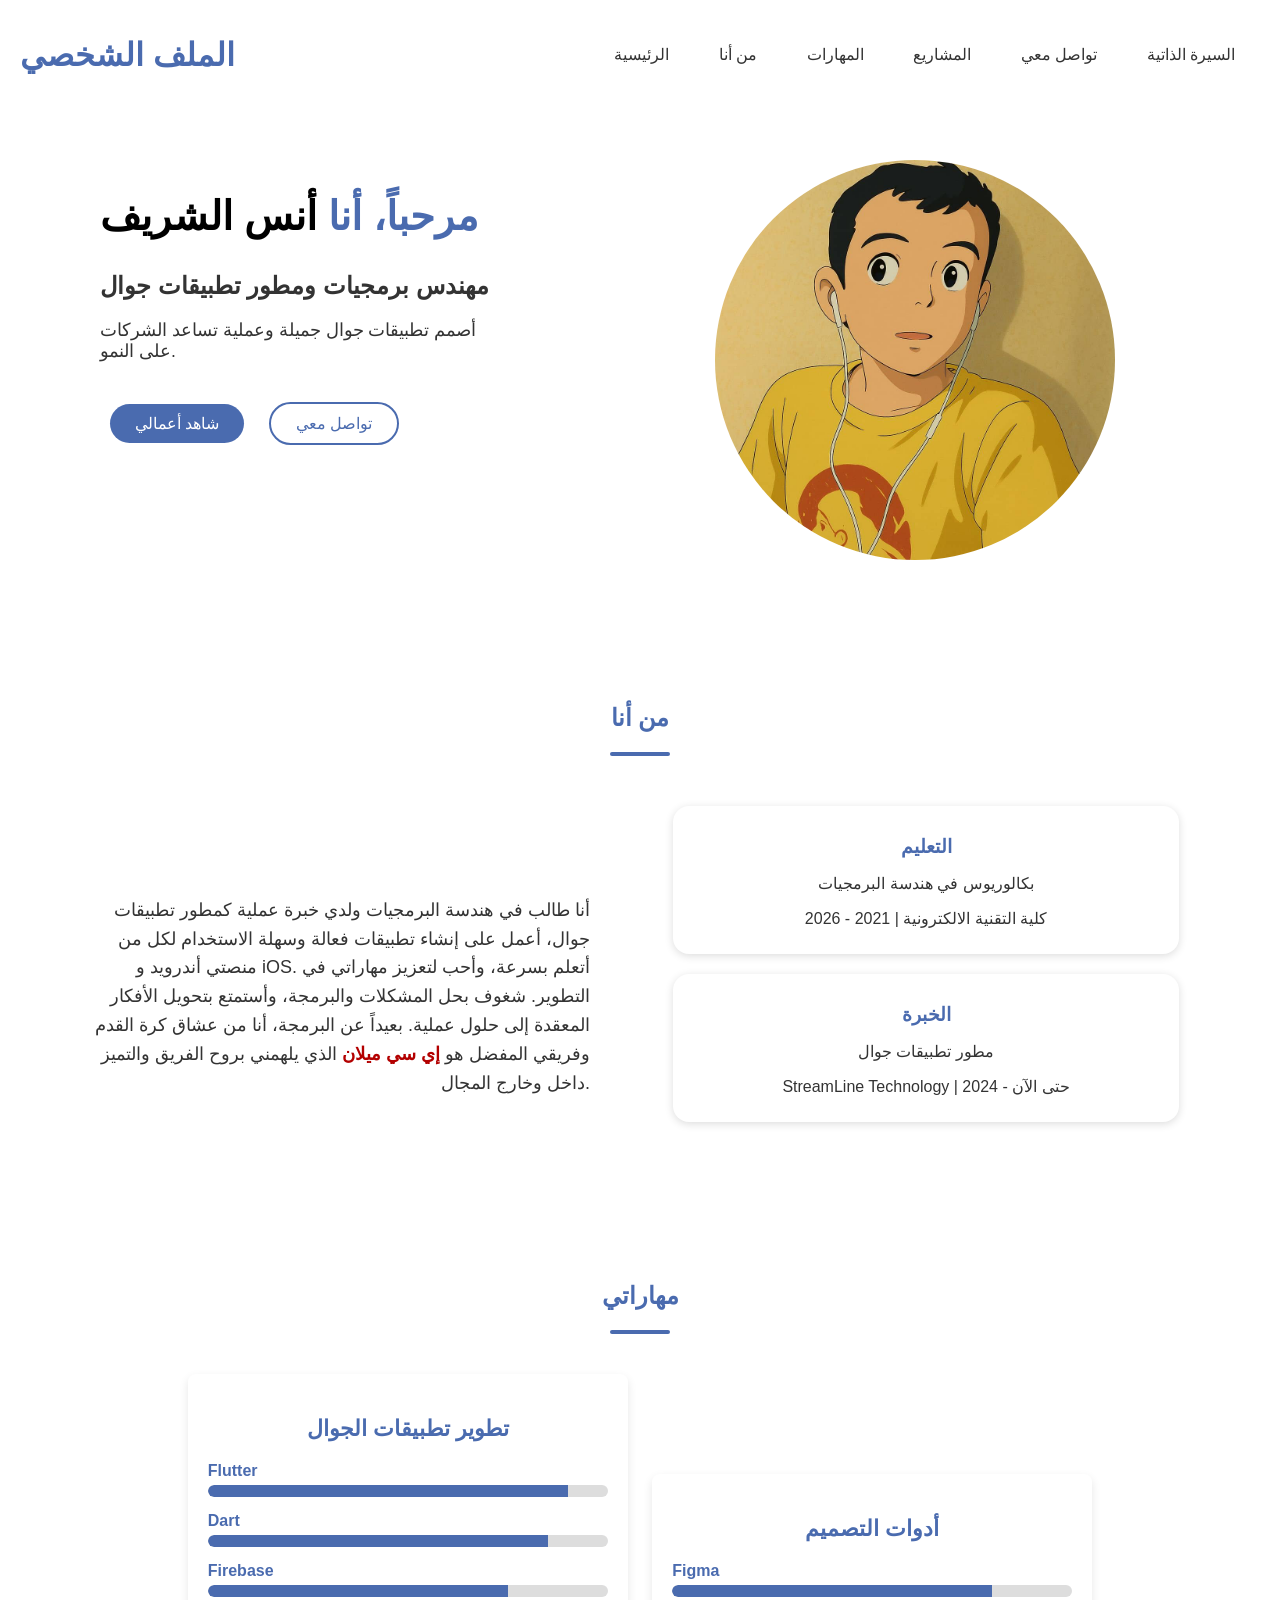
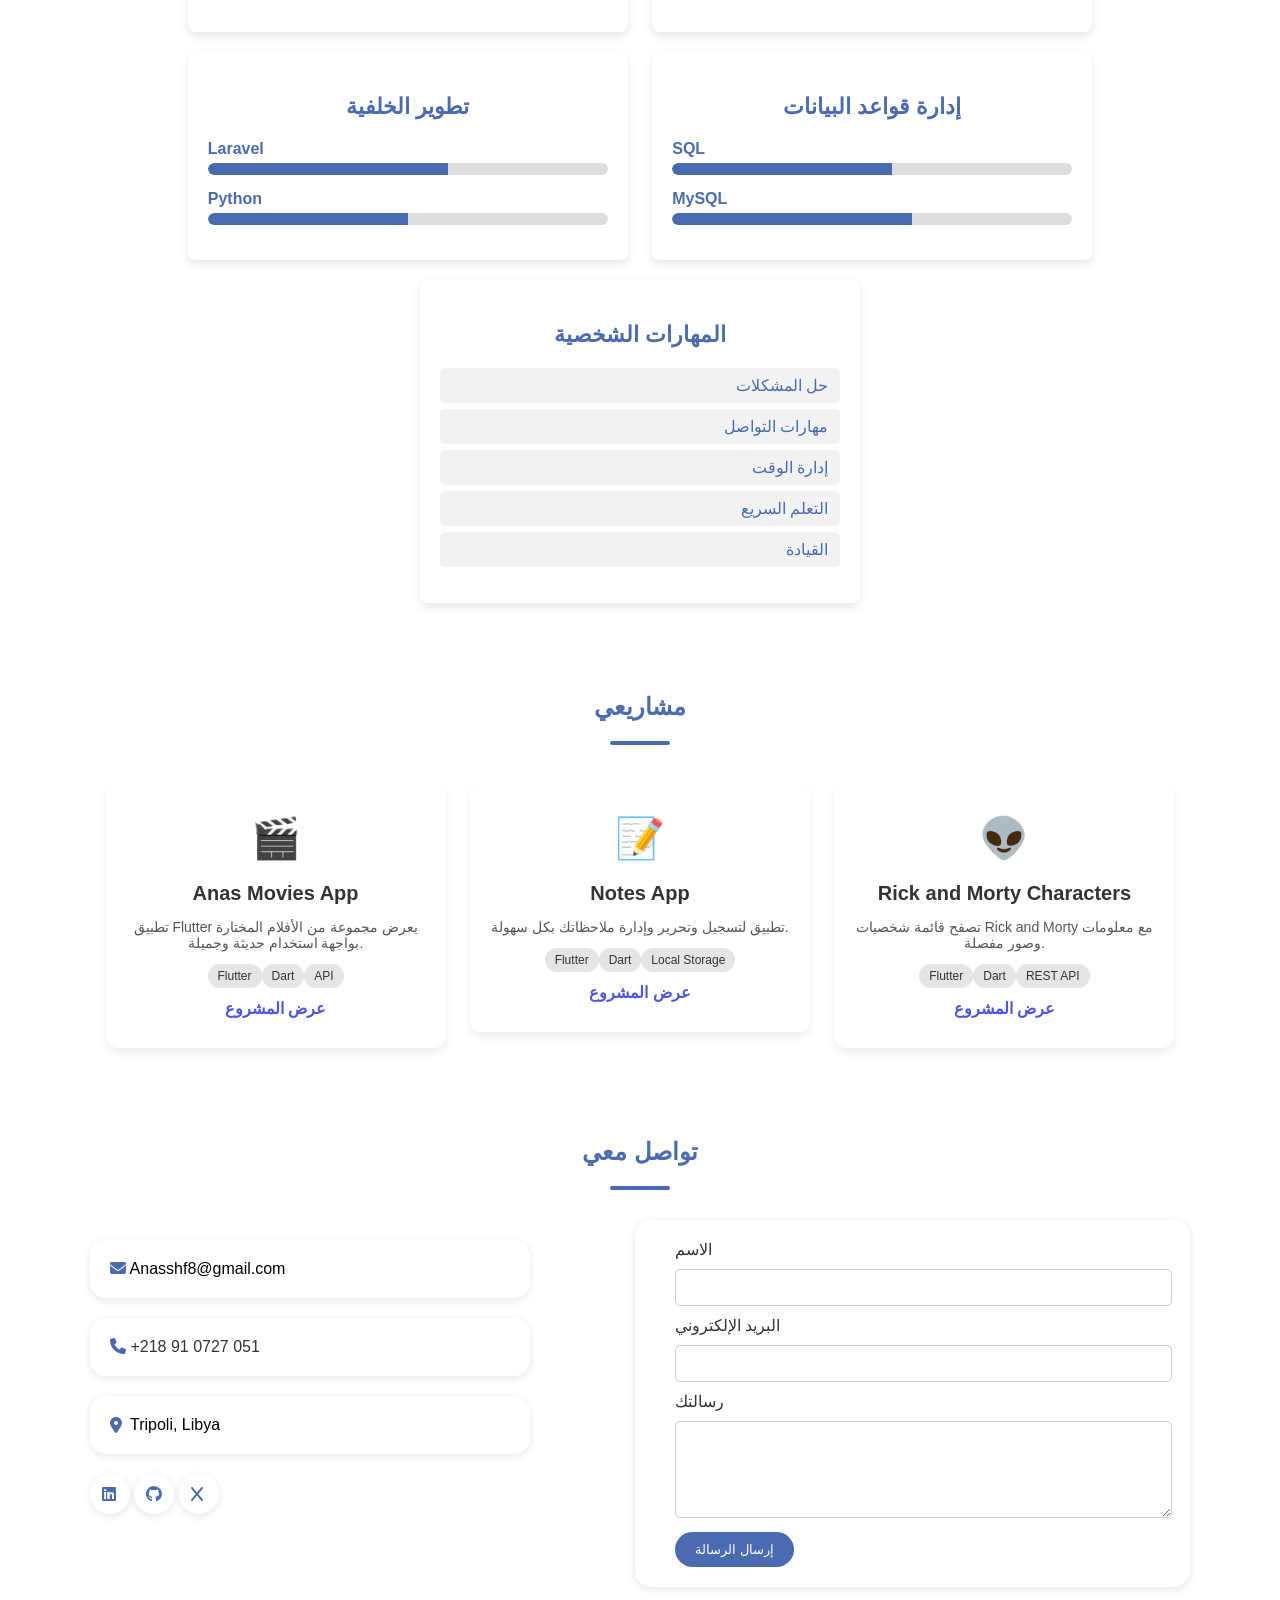
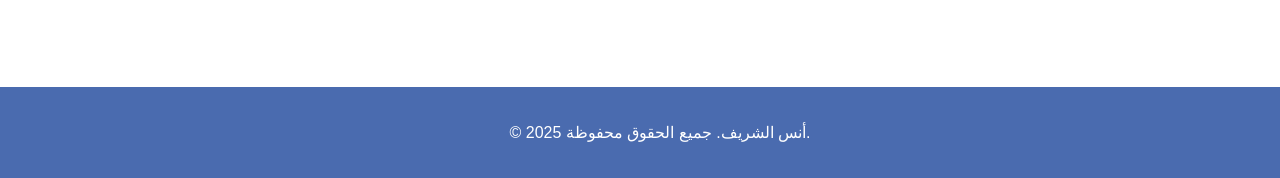
==== commit 14d9b193: "edit a few html and css" ====
--- a/index.html
+++ b/index.html
@@ -14,7 +14,7 @@
     <header>
       <div class="container">
         <div class="logo">
-          <h1>بورتفوليو</h1>
+          <h1>الملف الشخصي</h1>
         </div>
         <nav class="navbar">
           <ul>
@@ -22,7 +22,7 @@
             <li><a href="#about">من أنا</a></li>
             <li><a href="#skills">المهارات</a></li>
             <li><a href="#projects">المشاريع</a></li>
-            <li><a href="#contact">اتصل بي</a></li>
+            <li><a href="#contact">تواصل معي</a></li>
             <li><a href="Anas_AlShareef_-_.pdf" download>السيرة الذاتية</a></li>
           </ul>
         </nav>
@@ -68,8 +68,8 @@
           <div class="aboutDetails">
             <div class="card">
               <h3 class="cardtitle">التعليم</h3>
-              <p>بكالوريوس في هندسة الحاسوب</p>
-              <p>كلية التقنية | 2021 - 2026</p>
+              <p>بكالوريوس في هندسة البرمجيات</p>
+              <p>كلية التقنية الالكترونية | 2021 - 2026</p>
             </div>
             <div class="card">
               <h3 class="cardtitle">الخبرة</h3>
@@ -150,7 +150,7 @@
               </div>
             </div>
           </div>
-          <div class="category">
+          <div class="category" style="text-align: right;">
             <p class="skill-name">المهارات الشخصية</p>
             <ul class="soft-skills">
               <li>حل المشكلات</li>
@@ -220,17 +220,42 @@
         <h2 class="section-title">تواصل معي</h2>
         <div class="section-divider"></div>
         <div class="contact-info">
-          <div class="card-info">
-            <i class="fas fa-envelope" style="color: #4a6baf"></i>
-            Anasshf8@gmail.com
-          </div>
+          <a
+            href="https://mail.google.com/mail/u/0/?fs=1&to=anasshf8@gmail.com&tf=cm"
+            style="
+              text-decoration: none;
+              font-weight: normal;
+              font-style: normal;
+              color: black;
+              gap: 8px;
+              text-align: center;
+            "
+          >
+            <div class="card-info">
+              <i class="fas fa-envelope" style="color: #4a6baf"></i>
+              Anasshf8@gmail.com
+            </div></a
+          >
           <div class="card-info">
             <i class="fas fa-phone" style="color: #4a6baf"></i> +218 91 0727 051
           </div>
-          <div class="card-info">
-            <i class="fas fa-map-marker-alt" style="color: #4a6baf"></i> طرابلس،
-            ليبيا
-          </div>
+
+          <a
+            href="https://www.google.com/maps?q=32.8732992,13.2088138"
+            style="
+              text-decoration: none;
+              font-weight: normal;
+              font-style: normal;
+              color: black;
+              display: flex;
+              align-items: center;
+              gap: 8px;
+            "
+            class="card-info"
+          >
+            <i class="fas fa-map-marker-alt" style="color: #4a6baf"></i>
+            Tripoli, Libya
+          </a>
 
           <div class="social-links">
             <div class="social-link">
@@ -244,13 +269,9 @@
               ></a>
             </div>
             <div class="social-link">
-              <a href="#"
-                ><i class="fab fa-twitter" style="color: #4a6baf"></i
-              ></a>
-            </div>
-            <div class="social-link">
-              <a href="#"
-                ><i class="fab fa-instagram" style="color: #4a6baf"></i
+              <a
+                href="https://x.com/Anas_Alshareef1?t=XKKSjpKWQp0uOmQg47mjNQ&s=09"
+                ><i class="fab fa-x" style="color: #4a6baf"></i
               ></a>
             </div>
           </div>
--- a/styles.css
+++ b/styles.css
@@ -184,7 +184,7 @@
   width: 48%;
   padding: 0 1%;
   box-sizing: border-box;
-  text-align: left;
+  text-align: center;
 }
 
 .card {
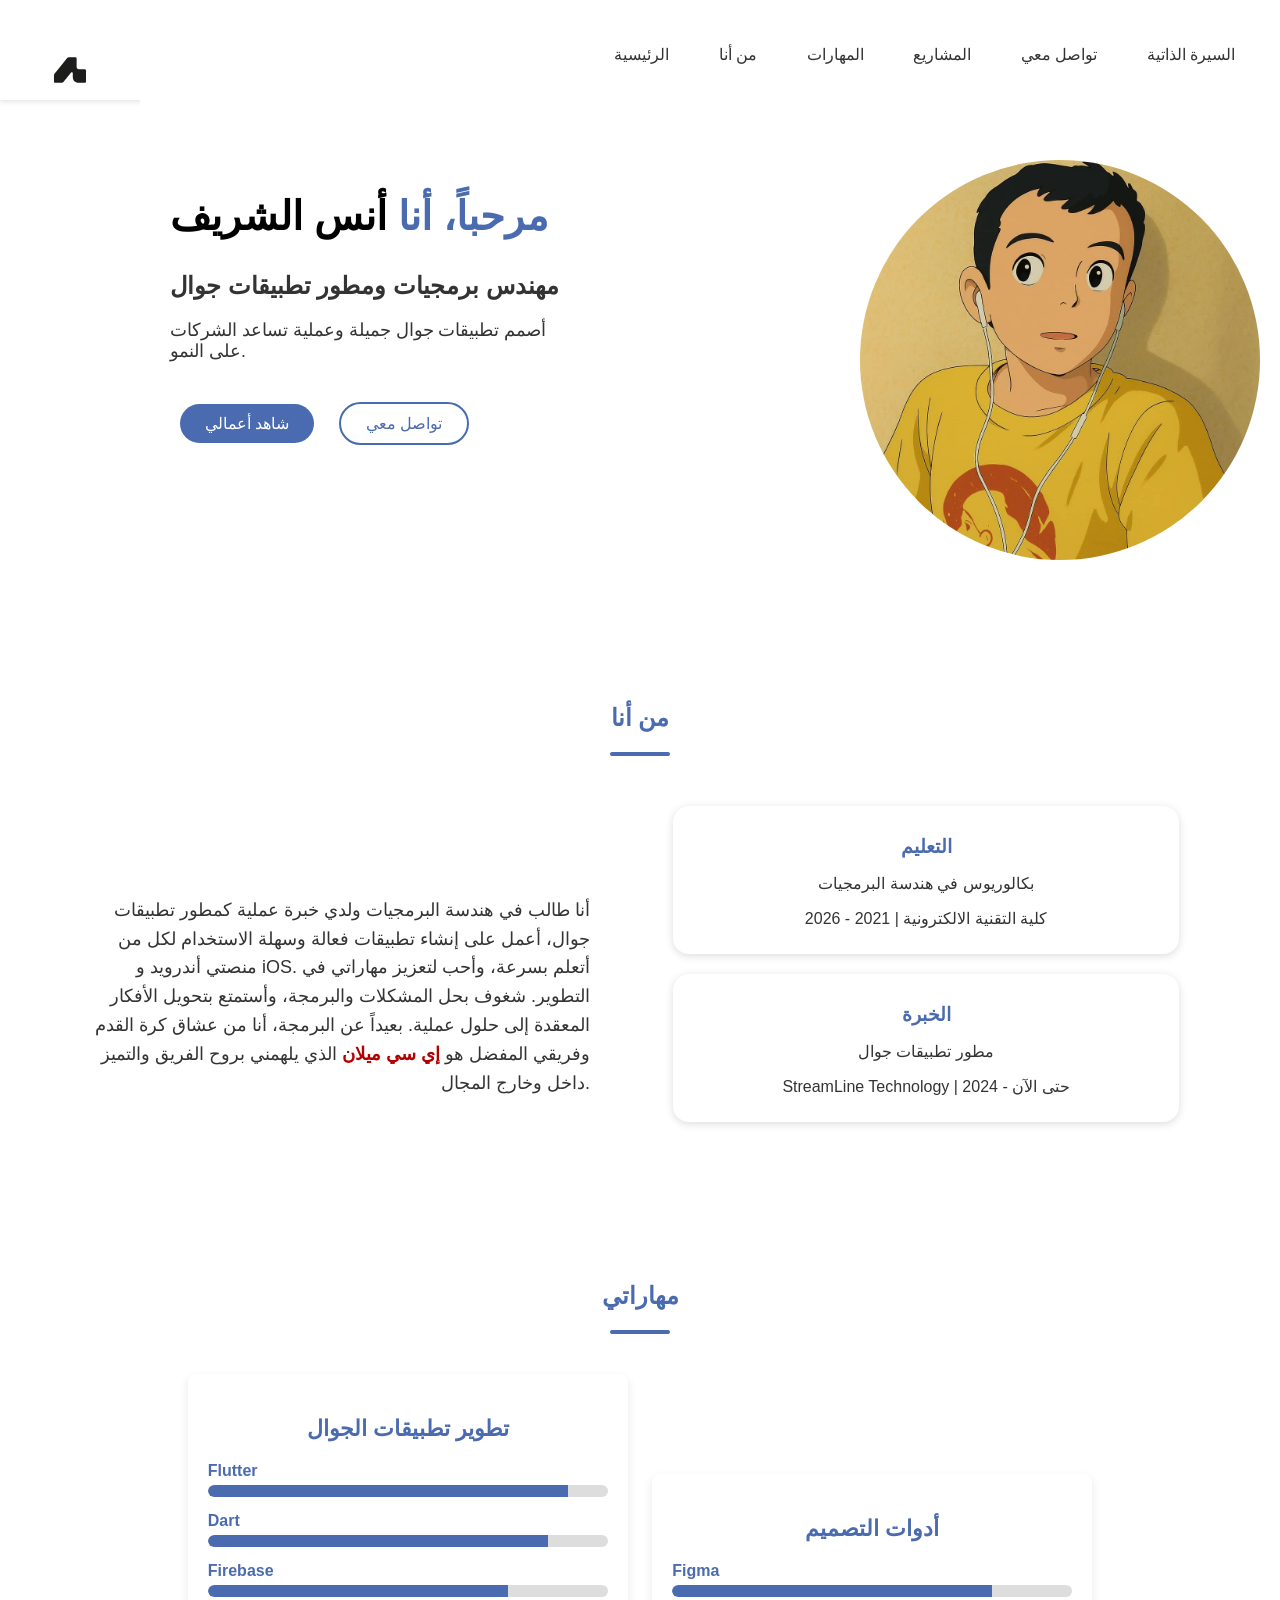
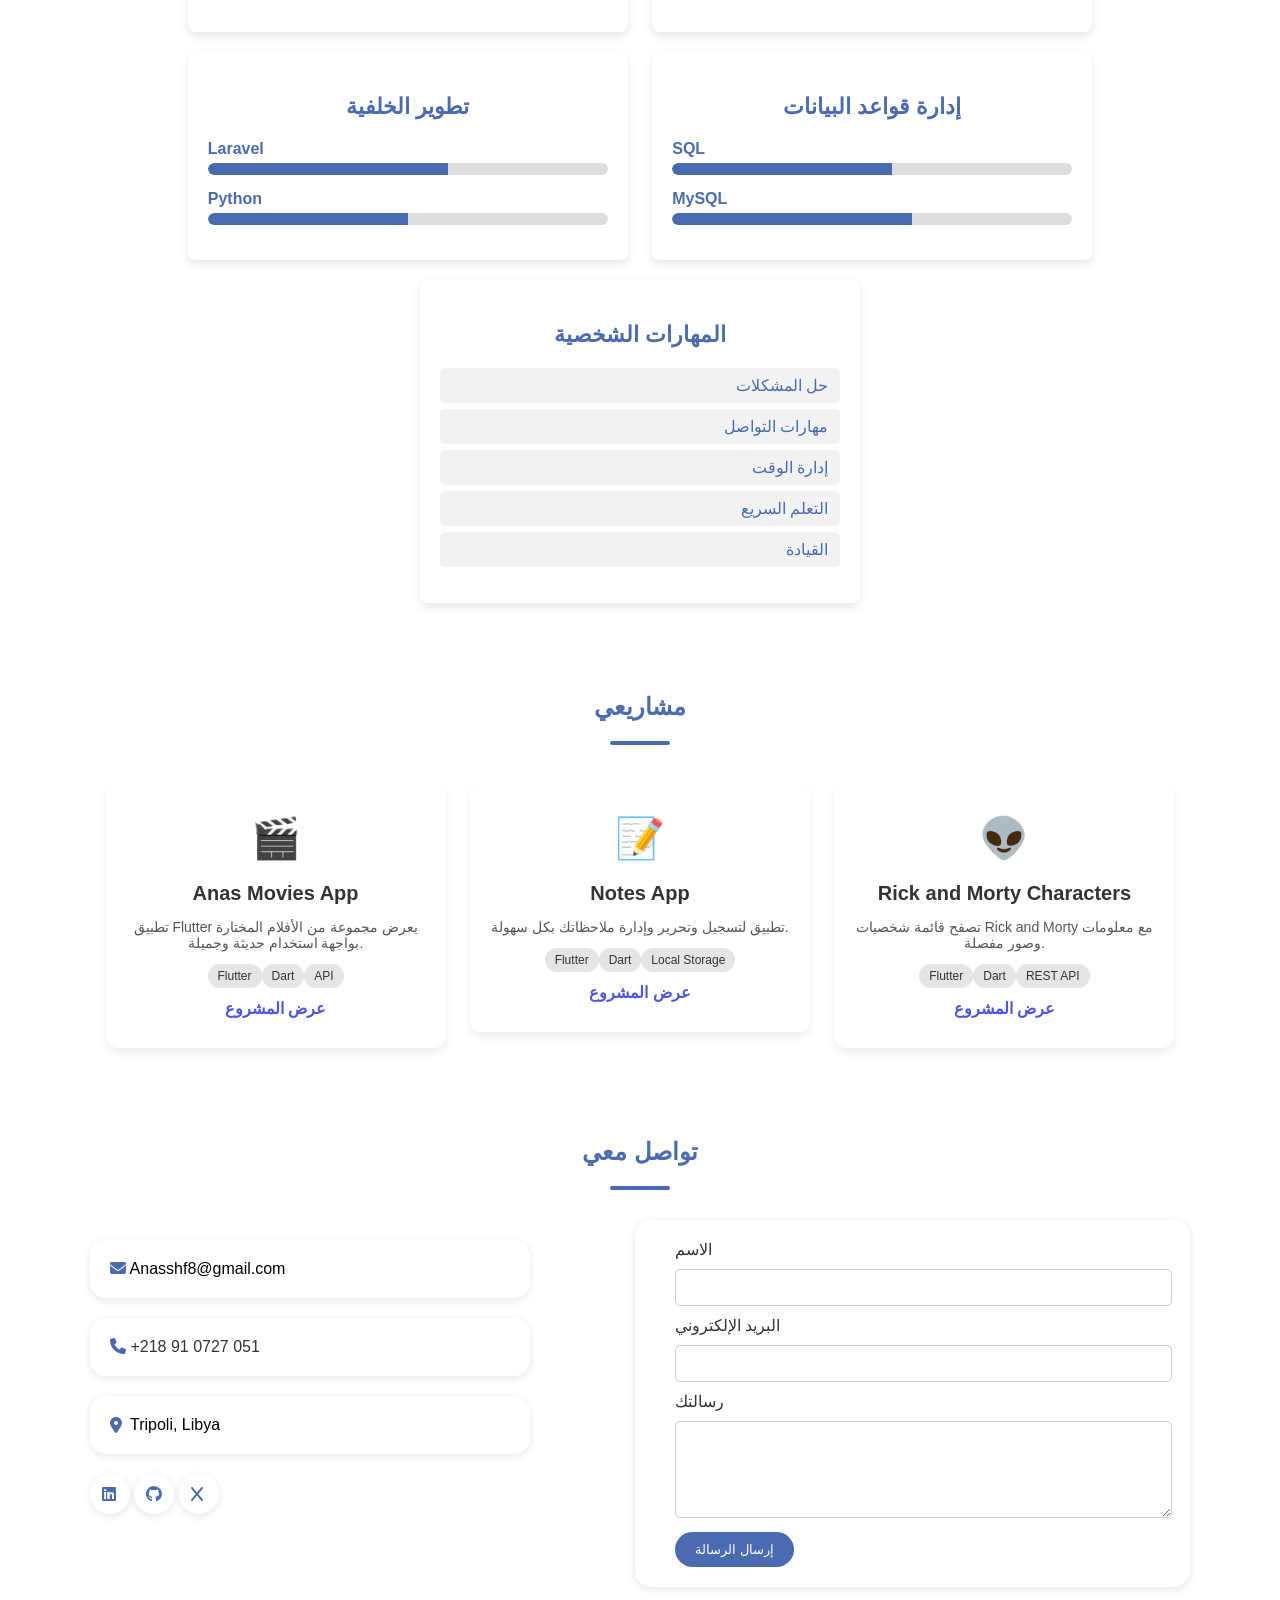
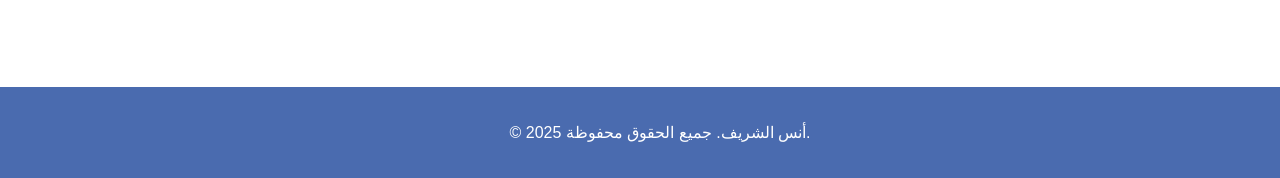
==== commit 8486f6b1: "added a logo and make some animation" ====
--- a/index.html
+++ b/index.html
@@ -14,7 +14,17 @@
     <header>
       <div class="container">
         <div class="logo">
-          <h1>الملف الشخصي</h1>
+          <img
+            src="LOGO BLACK.svg"
+            style="
+              width: 100px;
+              height: 100px;
+              float: left;
+              line-height: 70px;
+              margin: 0 20px;
+            "
+            alt="شعار أنس الشريف"
+          />
         </div>
         <nav class="navbar">
           <ul>
@@ -150,7 +160,7 @@
               </div>
             </div>
           </div>
-          <div class="category" style="text-align: right;">
+          <div class="category" style="text-align: right">
             <p class="skill-name">المهارات الشخصية</p>
             <ul class="soft-skills">
               <li>حل المشكلات</li>
--- a/styles.css
+++ b/styles.css
@@ -72,6 +72,10 @@
 nav ul li a:hover {
   color: #4a6baf;
 }
+nav ul li a.active {
+  color: #4a6baf;
+  font-weight: bold;
+}
 
 /* ===== Information SECTION ===== */
 .hero {
@@ -111,16 +115,21 @@
 
 .hero-image {
   float: right;
-  width: 50%;
-  max-width: 100%;
-  height: auto;
-  text-align: center;
-  border-radius: 100px;
+  width: 400px;
+  text-align: center;
+  border-radius: 500px;
+}
+
+.profile-image:hover {
+  color: #4a6baf;
+  border-color: #4a56e2;
+  box-shadow: #4a6baf 2px 2px 10px;
+  transition: all 0.3s ease;
+  transform: rotate(360deg); /* Rotates the image 10 degrees */
 }
 
 .profile-image {
   width: 400px;
-  height: auto;
   border-radius: 500px;
 }
 
@@ -187,6 +196,11 @@
   text-align: center;
 }
 
+.card:hover {
+  box-shadow: #4a6baf 0 2px 8px;
+  transform: translateY(-5px);
+  color: #4a6baf;
+}
 .card {
   background-color: white;
   padding: 10px;
@@ -269,8 +283,10 @@
 }
 
 .category:hover {
-  color: white;
   transform: translateY(-10px);
+  color: #4a6baf;
+  border-color: #4a56e2;
+  box-shadow: #4a6baf 0 2px 8px;
 }
 .soft-skills {
   list-style-type: none;
@@ -309,7 +325,10 @@
 }
 
 .project-card:hover {
-  transform: translateY(-5px);
+  transform: translateY(-10px);
+  color: #4a6baf;
+  border-color: #4a56e2;
+  box-shadow: #4a6baf 0 2px 8px;
 }
 
 .project-icon {
@@ -390,6 +409,11 @@
   box-shadow: 0 2px 8px rgba(0, 0, 0, 0.1);
   border-radius: 16px;
   text-align: left;
+}
+
+.card-info:hover {
+  box-shadow: #4a6baf 0 2px 8px;
+  transform: translateY(-5px);
 }
 .contact input,
 .contact textarea {
@@ -413,8 +437,10 @@
 }
 
 .social-link:hover {
-  color: white;
   transform: translateY(-5px);
+  color: #4a6baf;
+  border-color: #4a56e2;
+  box-shadow: #4a6baf 0 2px 8px;
 }
 
 .contact button {
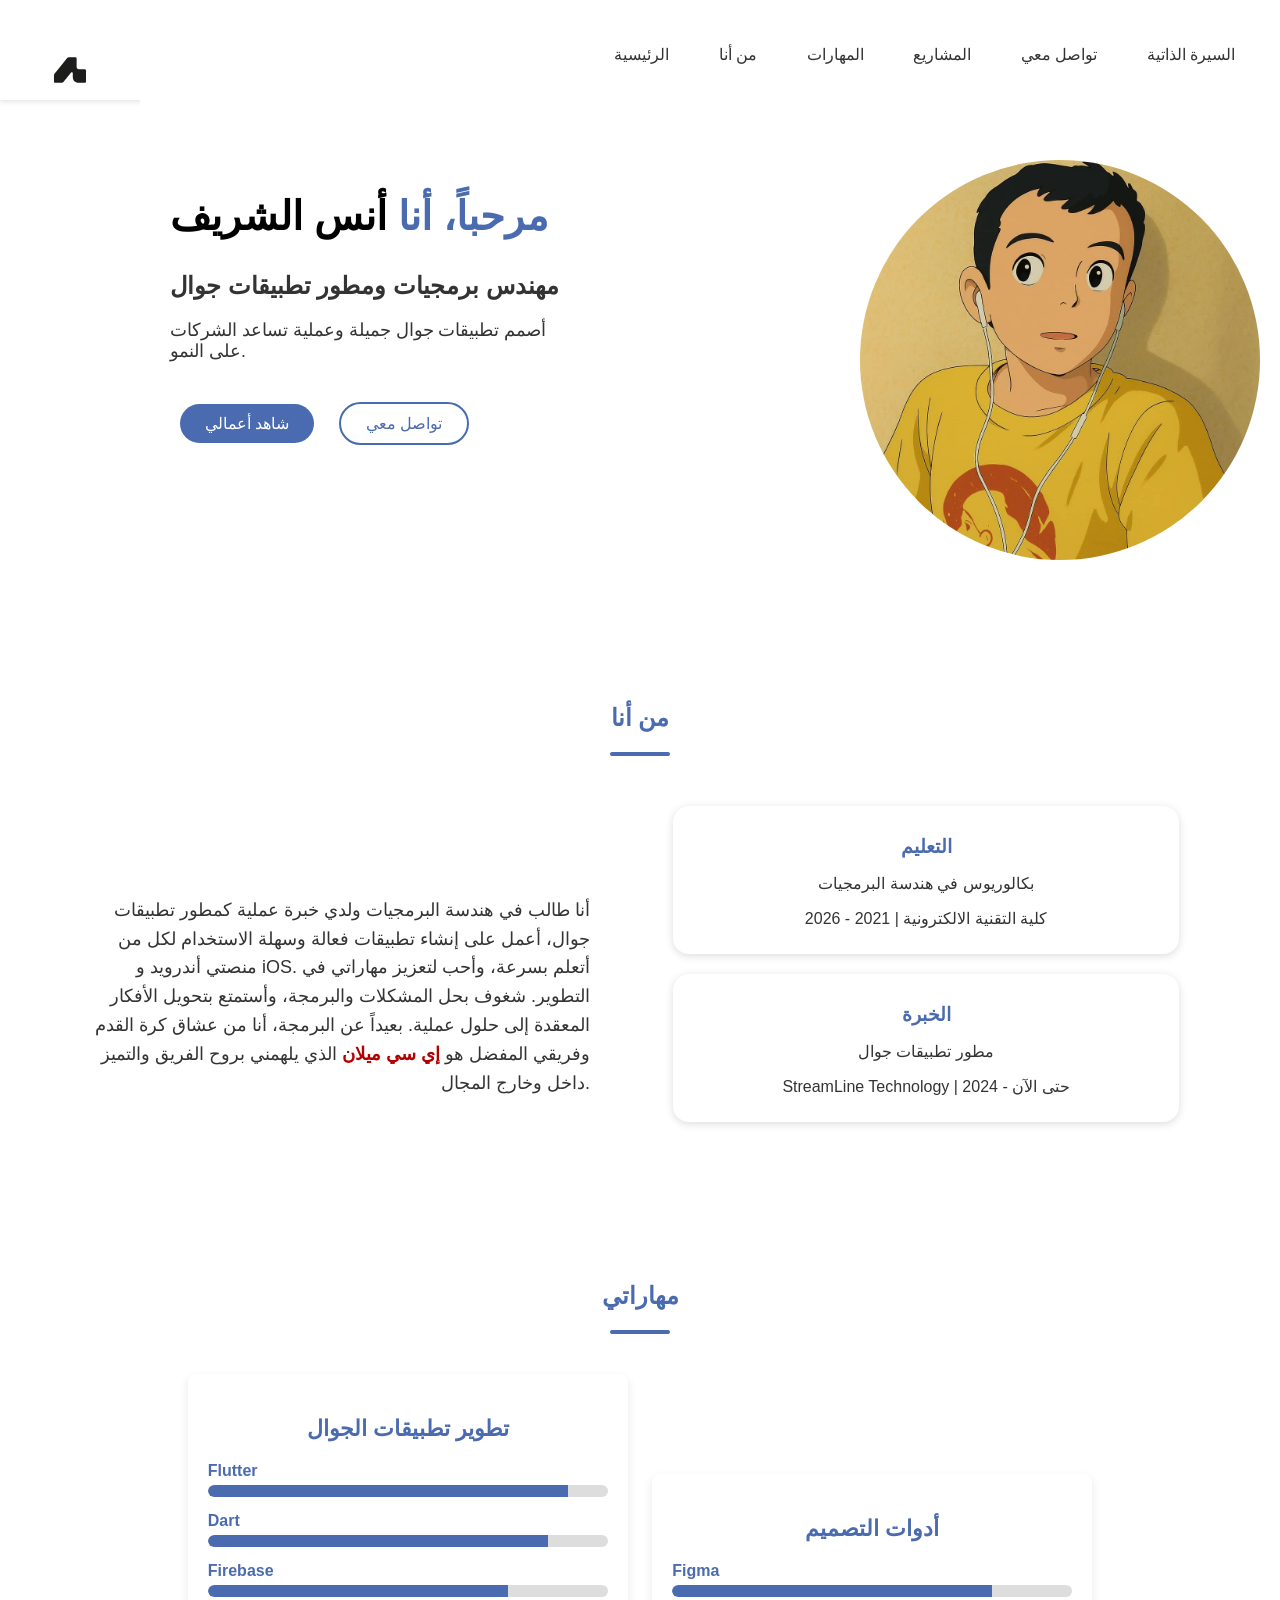
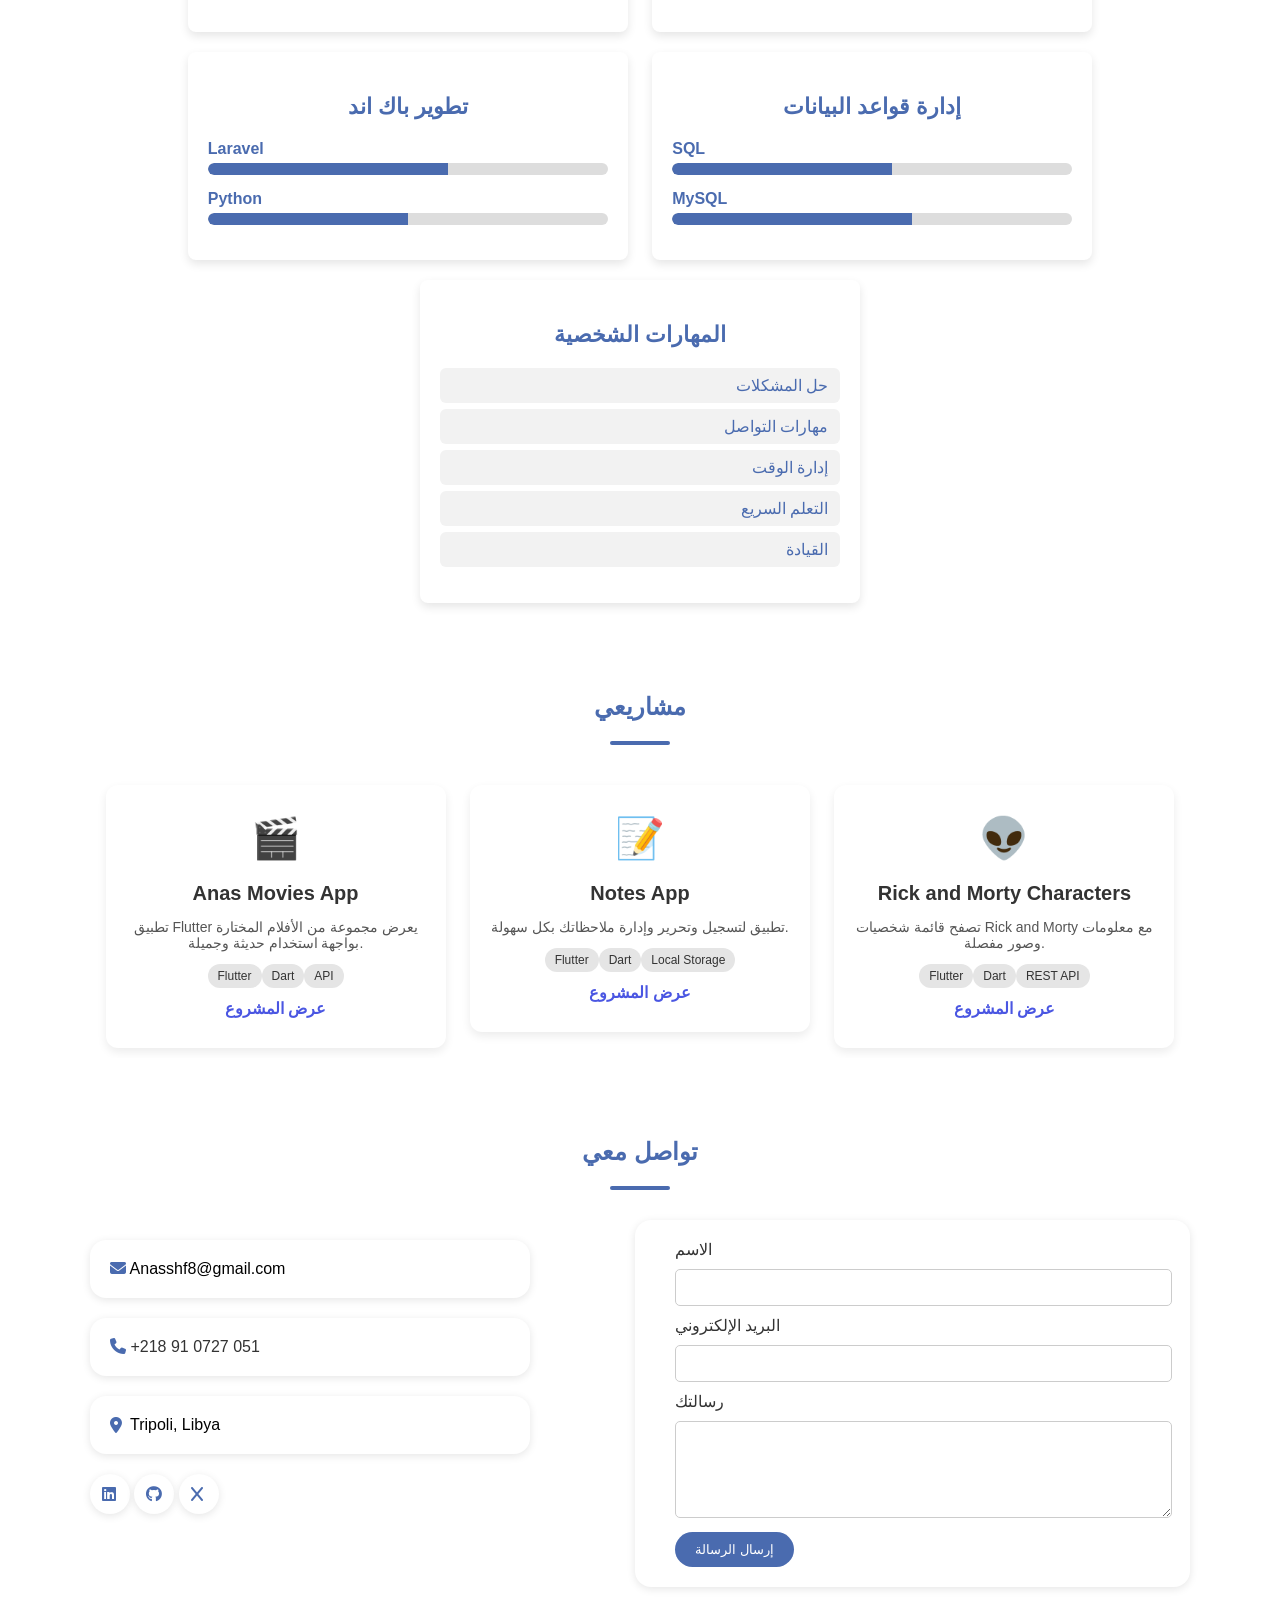
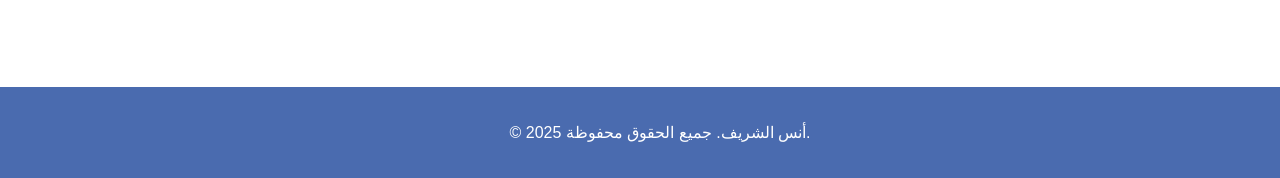
==== commit 3d363f80: "change the skill name" ====
--- a/index.html
+++ b/index.html
@@ -130,7 +130,7 @@
           </div>
 
           <div class="category">
-            <p class="skill-name">تطوير الخلفية</p>
+            <p class="skill-name">تطوير باك اند</p>
             <div class="skill-item">
               <span class="tech-name">Laravel</span>
               <div class="skill-bar">
